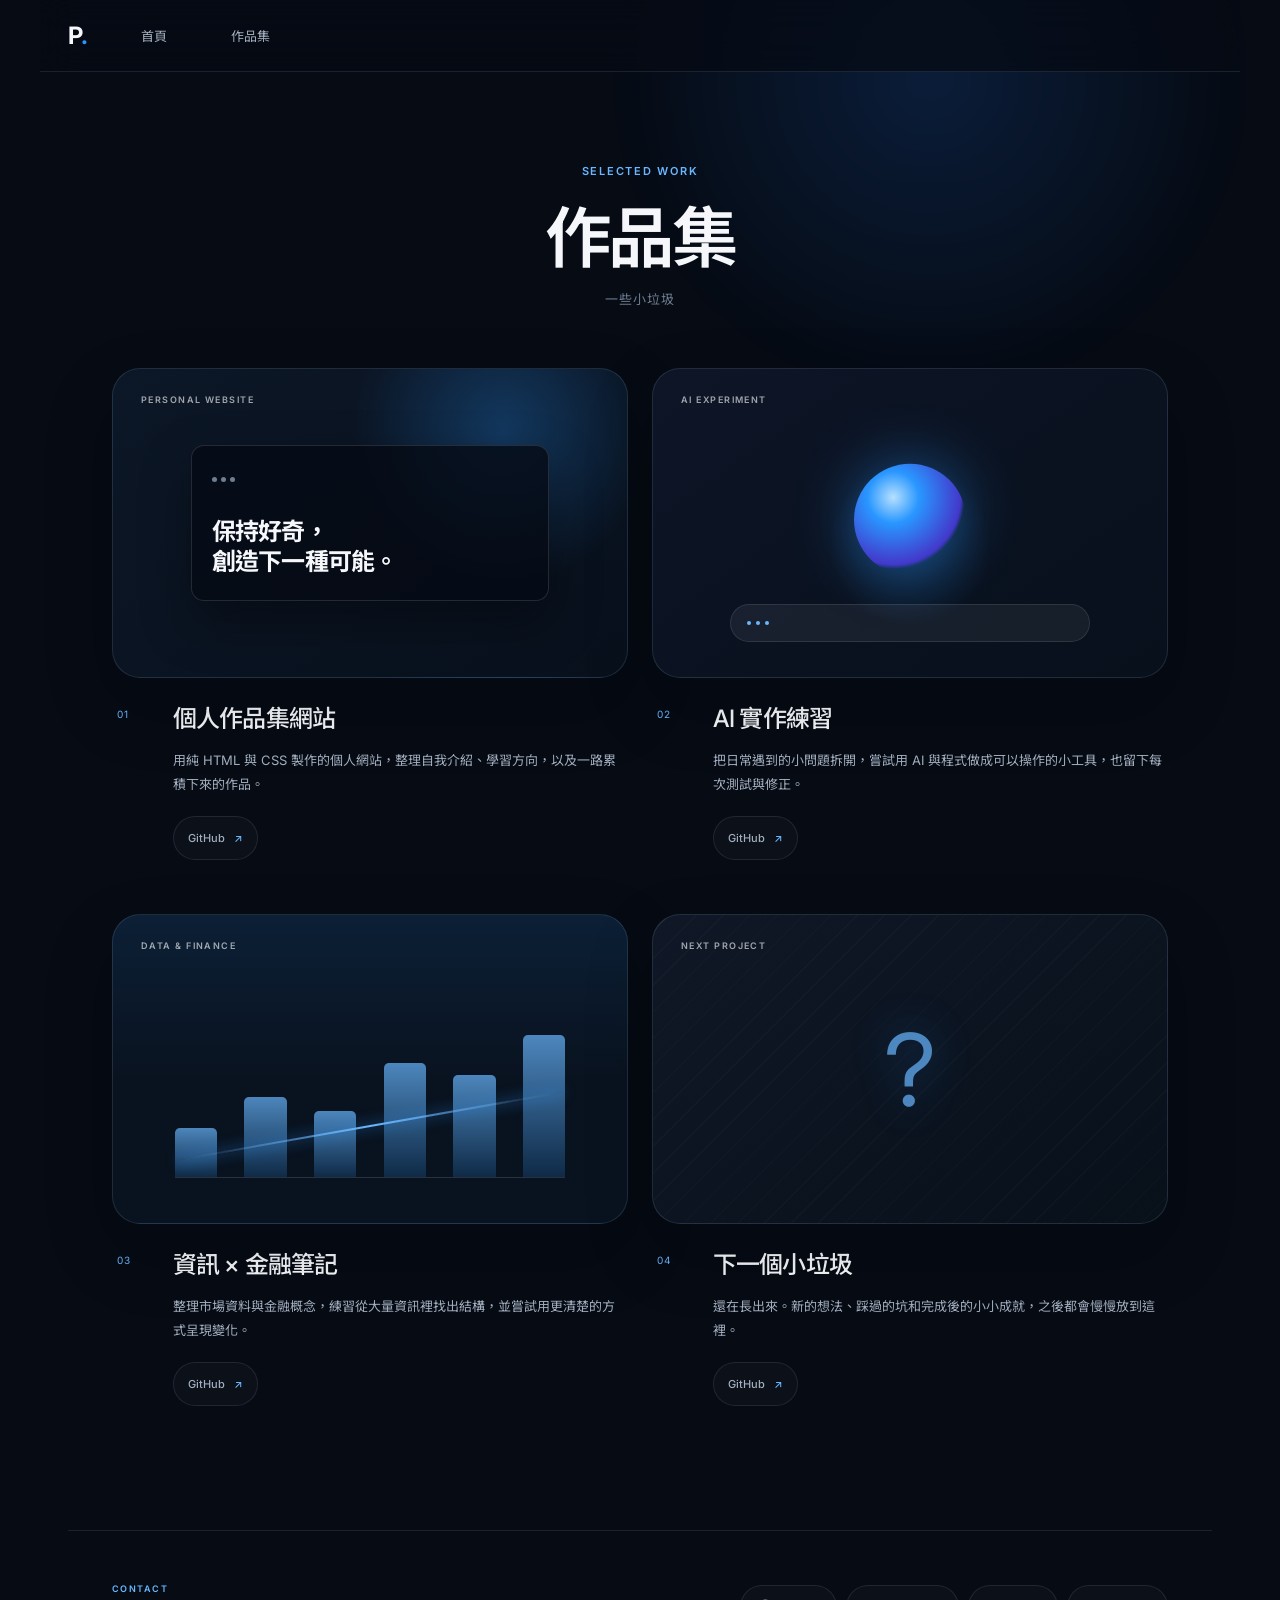
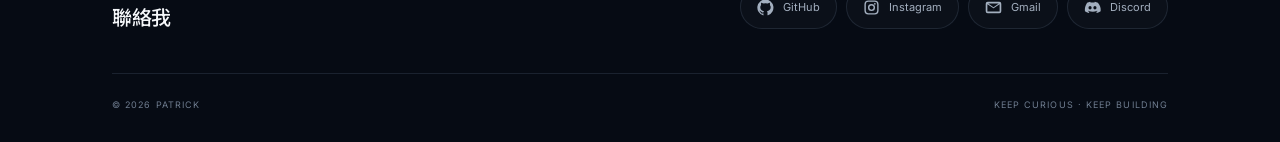
==== portfolio.html @ 1d9c781f "v1" ====
<!doctype html>
<html lang="zh-Hant">
  <head>
    <meta charset="UTF-8" />
    <meta name="viewport" content="width=device-width, initial-scale=1.0" />
    <meta name="theme-color" content="#060b14" />
    <meta name="description" content="Patrick 的個人作品集" />
    <title>作品集｜Patrick</title>
    <link rel="preconnect" href="https://fonts.googleapis.com" />
    <link rel="preconnect" href="https://fonts.gstatic.com" crossorigin />
    <link href="https://fonts.googleapis.com/css2?family=Inter:wght@400;500;600;700&family=Noto+Sans+TC:wght@400;500;600;700&display=swap" rel="stylesheet" />
    <link rel="stylesheet" href="styles.css" />
  </head>
  <body>
    <div class="ambient" aria-hidden="true"></div>
    <header class="site-header">
      <a class="brand" href="index.html" aria-label="回到首頁">P<span>.</span></a>
      <nav aria-label="主要導覽">
        <a href="index.html">首頁</a>
        <a href="portfolio.html" aria-current="page">作品集</a>
      </nav>
    </header>

    <main>
      <section class="portfolio portfolio-page section" aria-labelledby="portfolio-title">
        <div class="portfolio-heading">
          <p class="section-no">SELECTED WORK</p>
          <h1 id="portfolio-title">作品集</h1>
          <p>一些小垃圾</p>
        </div>

        <div class="project-grid">
          <article class="project-card">
            <div class="project-visual visual-portfolio" aria-hidden="true">
              <span class="visual-label">PERSONAL WEBSITE</span>
              <div class="mini-window"><i></i><i></i><i></i><strong>保持好奇，<br />創造下一種可能。</strong></div>
            </div>
            <div class="project-content">
              <div class="project-index">01</div>
              <div><h2>個人作品集網站</h2><p>用純 HTML 與 CSS 製作的個人網站，整理自我介紹、學習方向，以及一路累積下來的作品。</p><a class="github-link" href="https://github.com/ttrrdfx" target="_blank" rel="noreferrer">GitHub <span>↗</span></a></div>
            </div>
          </article>

          <article class="project-card">
            <div class="project-visual visual-ai" aria-hidden="true"><span class="visual-label">AI EXPERIMENT</span><div class="orb"></div><div class="prompt-line"><span></span><span></span><span></span></div></div>
            <div class="project-content">
              <div class="project-index">02</div>
              <div><h2>AI 實作練習</h2><p>把日常遇到的小問題拆開，嘗試用 AI 與程式做成可以操作的小工具，也留下每次測試與修正。</p><a class="github-link" href="https://github.com/ttrrdfx" target="_blank" rel="noreferrer">GitHub <span>↗</span></a></div>
            </div>
          </article>

          <article class="project-card">
            <div class="project-visual visual-finance" aria-hidden="true"><span class="visual-label">DATA &amp; FINANCE</span><div class="chart-bars"><i></i><i></i><i></i><i></i><i></i><i></i></div><div class="chart-line"></div></div>
            <div class="project-content">
              <div class="project-index">03</div>
              <div><h2>資訊 × 金融筆記</h2><p>整理市場資料與金融概念，練習從大量資訊裡找出結構，並嘗試用更清楚的方式呈現變化。</p><a class="github-link" href="https://github.com/ttrrdfx" target="_blank" rel="noreferrer">GitHub <span>↗</span></a></div>
            </div>
          </article>

          <article class="project-card">
            <div class="project-visual visual-next" aria-hidden="true"><span class="visual-label">NEXT PROJECT</span><strong>?</strong></div>
            <div class="project-content">
              <div class="project-index">04</div>
              <div><h2>下一個小垃圾</h2><p>還在長出來。新的想法、踩過的坑和完成後的小小成就，之後都會慢慢放到這裡。</p><a class="github-link" href="https://github.com/ttrrdfx" target="_blank" rel="noreferrer">GitHub <span>↗</span></a></div>
            </div>
          </article>
        </div>
      </section>
    </main>

    <footer>
      <div class="footer-contact">
        <div class="contact-title">
          <span>CONTACT</span>
          <strong>聯絡我</strong>
        </div>
        <div class="social-links" aria-label="社群與聯絡方式">
          <a href="https://github.com/ttrrdfx" target="_blank" rel="noreferrer" aria-label="前往 Patrick 的 GitHub">
            <svg viewBox="0 0 24 24" aria-hidden="true"><path d="M12 .7a11.5 11.5 0 0 0-3.64 22.41c.58.11.79-.25.79-.56v-2.24c-3.22.7-3.9-1.37-3.9-1.37-.53-1.34-1.29-1.7-1.29-1.7-1.05-.72.08-.71.08-.71 1.17.08 1.78 1.2 1.78 1.2 1.04 1.78 2.72 1.27 3.38.97.1-.75.4-1.27.74-1.56-2.57-.29-5.28-1.29-5.28-5.68 0-1.26.45-2.28 1.19-3.09-.12-.29-.52-1.47.11-3.05 0 0 .97-.31 3.16 1.18a10.9 10.9 0 0 1 5.76 0c2.19-1.49 3.15-1.18 3.15-1.18.64 1.58.24 2.76.12 3.05.74.81 1.19 1.83 1.19 3.09 0 4.4-2.72 5.38-5.3 5.67.42.36.79 1.06.79 2.14v3.18c0 .31.21.67.8.56A11.5 11.5 0 0 0 12 .7Z"/></svg>
            <span>GitHub</span>
          </a>
          <a href="https://www.instagram.com/ampatrick._.i/" target="_blank" rel="noreferrer" aria-label="前往 Patrick 的 Instagram">
            <svg viewBox="0 0 24 24" aria-hidden="true"><path d="M7.6 2h8.8A5.6 5.6 0 0 1 22 7.6v8.8a5.6 5.6 0 0 1-5.6 5.6H7.6A5.6 5.6 0 0 1 2 16.4V7.6A5.6 5.6 0 0 1 7.6 2Zm-.2 2A3.4 3.4 0 0 0 4 7.4v9.2A3.4 3.4 0 0 0 7.4 20h9.2a3.4 3.4 0 0 0 3.4-3.4V7.4A3.4 3.4 0 0 0 16.6 4H7.4Zm9.35 1.5a1.25 1.25 0 1 1 0 2.5 1.25 1.25 0 0 1 0-2.5ZM12 7a5 5 0 1 1 0 10 5 5 0 0 1 0-10Zm0 2a3 3 0 1 0 0 6 3 3 0 0 0 0-6Z"/></svg>
            <span>Instagram</span>
          </a>
          <a href="mailto:ttrrdfx@gmail.com" aria-label="寄信給 Patrick">
            <svg viewBox="0 0 24 24" aria-hidden="true"><path d="M3.75 4h16.5A2.75 2.75 0 0 1 23 6.75v10.5A2.75 2.75 0 0 1 20.25 20H3.75A2.75 2.75 0 0 1 1 17.25V6.75A2.75 2.75 0 0 1 3.75 4Zm16.88 3.24-7.95 5.58a1.18 1.18 0 0 1-1.36 0L3.37 7.24v10.01c0 .21.17.38.38.38h16.5c.21 0 .38-.17.38-.38V7.24ZM4.6 6.37 12 11.56l7.4-5.19H4.6Z"/></svg>
            <span>Gmail</span>
          </a>
          <a href="https://discord.com/users/734754662749569034" target="_blank" rel="noreferrer" aria-label="前往 Patrick 的 Discord 個人檔案">
            <svg viewBox="0 0 24 24" aria-hidden="true"><path d="M19.6 5.34A17.5 17.5 0 0 0 15.3 4l-.53 1.08a16.1 16.1 0 0 0-5.54 0L8.7 4A17.5 17.5 0 0 0 4.4 5.34C1.68 9.39.94 13.34 1.3 17.23a17.7 17.7 0 0 0 5.28 2.67l1.3-1.78a11.3 11.3 0 0 1-2.04-.98l.5-.39c3.94 1.83 8.23 1.83 12.12 0l.52.39c-.65.39-1.34.72-2.05.98l1.3 1.78a17.7 17.7 0 0 0 5.28-2.67c.43-4.51-.73-8.42-3.91-11.89ZM8.55 14.82c-1.19 0-2.17-1.09-2.17-2.43s.96-2.43 2.17-2.43 2.19 1.1 2.17 2.43c0 1.34-.96 2.43-2.17 2.43Zm6.9 0c-1.19 0-2.17-1.09-2.17-2.43s.96-2.43 2.17-2.43 2.19 1.1 2.17 2.43c0 1.34-.96 2.43-2.17 2.43Z"/></svg>
            <span>Discord</span>
          </a>
        </div>
      </div>
      <div class="footer-meta"><p>© 2026 PATRICK</p><p>KEEP CURIOUS · KEEP BUILDING</p></div>
    </footer>
  </body>
</html>
---- styles.css ----
:root {
  --bg: #060b14;
  --surface: #0b1320;
  --surface-2: #101b2b;
  --surface-hover: #142238;
  --text: #f5f7fa;
  --text-2: #a3afbf;
  --text-3: #6f7d90;
  --blue: #2997ff;
  --blue-light: #69b7ff;
  --blue-deep: #0877df;
  --line: rgba(148, 177, 212, .14);
  --glass: rgba(11, 19, 32, .78);
  --radius-lg: 28px;
  --radius-md: 18px;
}

* { box-sizing: border-box; }
html { scroll-behavior: smooth; }
body { margin: 0; overflow-x: hidden; color: var(--text); background: var(--bg); font-family: "Inter", "Noto Sans TC", sans-serif; -webkit-font-smoothing: antialiased; }
a { color: inherit; text-decoration: none; }
button, input { font: inherit; }
button, a { -webkit-tap-highlight-color: transparent; }
.sr-only { position: absolute; width: 1px; height: 1px; padding: 0; margin: -1px; overflow: hidden; clip: rect(0, 0, 0, 0); white-space: nowrap; border: 0; }
.ambient { position: absolute; z-index: -1; top: -220px; right: 0; width: min(700px, 100vw); height: 600px; background: radial-gradient(circle, rgba(34, 126, 255, .16), transparent 68%); filter: blur(15px); pointer-events: none; }

.site-header { position: sticky; z-index: 10; top: 0; height: 72px; max-width: 1200px; margin: auto; padding: 0 28px; display: flex; align-items: center; border-bottom: 1px solid var(--line); background: rgba(6, 11, 20, .72); backdrop-filter: blur(18px); }
.brand { font-size: 24px; font-weight: 700; letter-spacing: -.06em; }
.brand span { color: var(--blue); }
nav { margin-left: 38px; display: flex; gap: 30px; color: var(--text-2); font-size: 13px; }
nav a, nav button { min-height: 38px; padding: 0 16px; display: inline-flex; align-items: center; color: inherit; background: transparent; border: 1px solid transparent; border-radius: 99px; font-size: inherit; transition: color .22s ease, background-color .22s ease, border-color .22s ease; }
nav a:hover { color: var(--text); background: rgba(41, 151, 255, .1); border-color: rgba(41, 151, 255, .2); }
nav button:disabled { cursor: not-allowed; opacity: .48; }

.hero { min-height: 680px; max-width: 1144px; margin: auto; padding: 102px 44px 112px; display: grid; grid-template-columns: 1.15fr .85fr; align-items: center; gap: 92px; }
.eyebrow, .section-no { color: var(--blue-light); font-size: 11px; font-weight: 600; letter-spacing: .16em; }
.eyebrow { display: flex; align-items: center; }
.eyebrow span { display: none; }
h1, h2, h3, p { margin-top: 0; }
h1, h2 { margin-bottom: 0; letter-spacing: -.055em; line-height: 1.08; }
h1 { margin-top: 25px; font-size: clamp(48px, 5.2vw, 70px); font-weight: 600; }
h1 span { color: var(--blue-light); white-space: nowrap; }
.hero-intro { max-width: 570px; margin: 30px 0 0; }
.hero-intro > span { display: block; margin-bottom: 11px; color: var(--blue-light); font-size: 10px; font-weight: 600; letter-spacing: .12em; }
.hero-intro p { margin: 0; color: var(--text-2); font-size: 16px; line-height: 1.85; }
.profile-panel { min-height: 440px; padding: 34px; display: flex; flex-direction: column; background: linear-gradient(145deg, rgba(18, 31, 49, .94), rgba(8, 16, 28, .98)); border: 1px solid rgba(119, 167, 221, .18); border-radius: var(--radius-lg); box-shadow: 0 40px 90px rgba(0,0,0,.32), inset 0 1px 0 rgba(255,255,255,.04); }
.profile-about { padding-bottom: 26px; }
.profile-about p { margin-bottom: 12px; color: var(--blue-light); font-size: 13px; font-weight: 600; letter-spacing: .16em; }
.profile-about h2 { margin-top: 0; font-size: 52px; font-weight: 600; }
.profile-about > span { display: block; margin-top: 12px; color: var(--text-2); font-size: 16px; }
.profile-summary { padding: 24px 0; border-top: 1px solid var(--line); }
.profile-summary span { color: var(--blue-light); font-size: 14px; font-weight: 600; letter-spacing: .12em; }
.profile-summary p { margin: 12px 0 0; color: var(--text-2); font-size: 14px; line-height: 1.8; letter-spacing: 0; }
.profile-meta { margin-top: 0; padding-top: 24px; display: grid; grid-template-columns: 1fr 1fr; border-top: 1px solid var(--line); }
.profile-meta > div { min-width: 0; }
.profile-meta > div + div { padding-left: 24px; border-left: 1px solid var(--line); }
.profile-meta > div:first-child { padding-right: 24px; }
.profile-meta small, .profile-meta strong { display: block; }
.profile-meta small { margin-bottom: 9px; color: var(--text-3); font-size: 13px; }
.profile-meta strong { font-size: 16px; font-weight: 500; }

.section { max-width: 1144px; margin: auto; padding: 124px 44px; }
.about { display: grid; grid-template-columns: .78fr 1.22fr; gap: 82px; border-top: 1px solid var(--line); }
.section h2 { margin-top: 21px; font-size: clamp(38px, 3.6vw, 50px); font-weight: 600; }
.title-line { white-space: nowrap; }
.section-heading > p:last-child { max-width: 430px; margin: 27px 0 0; color: var(--text-2); font-size: 14px; line-height: 1.85; }
.info-grid { display: grid; gap: 12px; }
.info-card { min-height: 154px; padding: 25px 27px; display: grid; grid-template-columns: 42px 1fr; gap: 20px; background: rgba(11, 19, 32, .72); border: 1px solid rgba(148, 177, 212, .13); border-radius: var(--radius-md); transition: background-color .22s ease, border-color .22s ease; }
.info-card:hover { background: rgba(16, 27, 43, .9); border-color: rgba(105,183,255,.25); }
.card-mark { width: 34px; height: 34px; display: grid; place-items: center; color: var(--blue-light); background: rgba(41,151,255,.08); border: 1px solid rgba(41,151,255,.16); border-radius: 10px; font-size: 9px; letter-spacing: .08em; }
.card-copy > span { color: var(--blue-light); font-size: 10px; font-weight: 500; letter-spacing: .09em; }
.info-card h3 { margin: 10px 0 0; font-size: 20px; font-weight: 500; letter-spacing: -.025em; line-height: 1.35; }
.info-card p { max-width: 480px; margin: 12px 0 0; color: var(--text-2); font-size: 12px; line-height: 1.75; }
.now-section { position: relative; overflow: hidden; display: grid; grid-template-columns: .78fr 1.22fr; gap: 82px; border-top: 1px solid var(--line); }
.now-section::after { content: ""; position: absolute; z-index: -1; right: -90px; top: 20px; width: 460px; height: 380px; background: radial-gradient(circle, rgba(41,151,255,.12), transparent 68%); pointer-events: none; }
.now-panel { padding: 0; }
.now-label { margin: 0 0 18px; color: var(--blue-light); font-size: 9px; font-weight: 600; letter-spacing: .14em; }
.now-cards { display: grid; grid-template-columns: 1fr 1fr; gap: 12px; }
.now-item { min-height: 154px; padding: 25px 26px; display: flex; flex-direction: column; justify-content: space-between; gap: 28px; background: rgba(11,19,32,.72); border: 1px solid rgba(148,177,212,.13); border-radius: var(--radius-md); transition: background-color .22s ease, border-color .22s ease; }
.now-item:hover { background: rgba(16,27,43,.9); border-color: rgba(105,183,255,.25); }
.now-item span { color: var(--text-3); font-size: 10px; }
.now-item strong { display: block; font-size: 17px; font-weight: 500; line-height: 1.45; letter-spacing: -.02em; }
.now-item p { margin: 12px 0 0; color: var(--text-2); font-size: 11px; line-height: 1.75; }
.now-footnote { margin: 18px 0 0; color: var(--text-3); font-size: 8px; letter-spacing: .14em; }

.portfolio { border-top: 1px solid var(--line); }
.portfolio-page { min-height: calc(100vh - 72px); padding-top: 92px; border-top: 0; }
.portfolio-heading { margin-bottom: 60px; text-align: center; }
.portfolio-heading .section-no { margin-bottom: 18px; }
.portfolio-heading h2 { font-size: clamp(52px, 7vw, 82px); }
.portfolio-heading > p:last-child { margin: 14px 0 0; color: var(--text-3); font-size: 13px; letter-spacing: .08em; }
.project-grid { display: grid; grid-template-columns: repeat(2, minmax(0, 1fr)); gap: 54px 24px; }
.project-card { min-width: 0; }
.project-visual { position: relative; height: 310px; overflow: hidden; padding: 28px; background: var(--surface); border: 1px solid rgba(148,177,212,.16); border-radius: var(--radius-lg); box-shadow: 0 28px 70px rgba(0,0,0,.18); transition: border-color .25s ease, box-shadow .25s ease; }
.project-card:hover .project-visual { border-color: rgba(105,183,255,.38); box-shadow: 0 32px 80px rgba(0,0,0,.28); }
.visual-label { position: relative; z-index: 2; color: rgba(245,247,250,.64); font-size: 9px; font-weight: 600; letter-spacing: .16em; }
.visual-portfolio { display: flex; justify-content: center; align-items: center; background: radial-gradient(circle at 76% 20%, rgba(41,151,255,.28), transparent 33%), linear-gradient(145deg, #0c1727, #08101c); }
.visual-portfolio .visual-label, .visual-ai .visual-label, .visual-finance .visual-label, .visual-next .visual-label { position: absolute; top: 25px; left: 28px; }
.mini-window { width: 78%; height: 62%; padding: 20px; background: rgba(6,11,20,.8); border: 1px solid rgba(255,255,255,.12); border-radius: 13px; box-shadow: 0 20px 50px rgba(0,0,0,.35); }
.mini-window i { width: 5px; height: 5px; margin-right: 4px; display: inline-block; background: var(--text-3); border-radius: 50%; }
.mini-window strong { margin-top: 31px; display: block; font-size: clamp(16px, 2vw, 24px); line-height: 1.28; letter-spacing: -.04em; }
.visual-ai { background: radial-gradient(circle at 50% 57%, rgba(41,151,255,.22), transparent 26%), linear-gradient(145deg, #0e1527, #07101b); }
.orb { position: absolute; top: 50%; left: 50%; width: 112px; height: 112px; transform: translate(-50%,-53%); background: radial-gradient(circle at 35% 30%, #b6e0ff, #2997ff 24%, #4338ca 63%, transparent 67%); border-radius: 50%; filter: drop-shadow(0 0 30px rgba(41,151,255,.45)); }
.prompt-line { position: absolute; right: 15%; bottom: 35px; left: 15%; height: 38px; padding: 0 16px; display: flex; align-items: center; gap: 5px; background: rgba(255,255,255,.06); border: 1px solid rgba(255,255,255,.1); border-radius: 99px; }
.prompt-line span { width: 4px; height: 4px; background: var(--blue-light); border-radius: 50%; }
.visual-finance { background: linear-gradient(180deg, rgba(41,151,255,.1), transparent 55%), #09121f; }
.chart-bars { position: absolute; right: 12%; bottom: 45px; left: 12%; height: 155px; display: flex; align-items: flex-end; gap: 7%; border-bottom: 1px solid rgba(255,255,255,.13); }
.chart-bars i { flex: 1; min-width: 12px; background: linear-gradient(to top, rgba(41,151,255,.18), rgba(105,183,255,.7)); border-radius: 5px 5px 0 0; }
.chart-bars i:nth-child(1) { height: 32%; }.chart-bars i:nth-child(2) { height: 52%; }.chart-bars i:nth-child(3) { height: 43%; }.chart-bars i:nth-child(4) { height: 74%; }.chart-bars i:nth-child(5) { height: 66%; }.chart-bars i:nth-child(6) { height: 92%; }
.chart-line { position: absolute; right: 12%; bottom: 96px; left: 12%; height: 2px; background: linear-gradient(90deg, transparent, var(--blue-light), transparent); transform: rotate(-10deg); box-shadow: 0 0 14px var(--blue); }
.visual-next { display: grid; place-items: center; background: repeating-linear-gradient(-45deg, transparent 0 18px, rgba(255,255,255,.018) 18px 19px), linear-gradient(145deg, #101827, #08101a); }
.visual-next strong { color: rgba(105,183,255,.7); font-size: 100px; font-weight: 400; text-shadow: 0 0 44px rgba(41,151,255,.32); }
.project-content { padding: 25px 5px 0; display: grid; grid-template-columns: 40px 1fr; gap: 16px; }
.project-index { padding-top: 5px; color: var(--blue-light); font-size: 10px; letter-spacing: .1em; }
.project-content h3 { margin: 0; font-size: 24px; font-weight: 500; letter-spacing: -.035em; }
.project-content h2 { margin: 0; font-size: 24px; font-weight: 500; letter-spacing: -.035em; line-height: 1.35; }
.project-content p { max-width: 460px; margin: 14px 0 20px; color: var(--text-2); font-size: 13px; line-height: 1.8; }
.github-link { width: fit-content; min-height: 44px; padding: 0 14px; display: inline-flex; align-items: center; gap: 9px; color: var(--text-2); background: rgba(255,255,255,.025); border: 1px solid var(--line); border-radius: 99px; font-size: 11px; font-weight: 500; transition: color .2s ease, background-color .2s ease, border-color .2s ease; }
.github-link svg { width: 16px; height: 16px; fill: currentColor; }
.github-link span { color: var(--blue-light); }
.github-link:hover { color: var(--text); background: rgba(41,151,255,.1); border-color: rgba(41,151,255,.3); }

a:focus-visible, button:focus-visible, input:focus-visible { outline: 2px solid var(--blue-light); outline-offset: 3px; }
footer { max-width: 1144px; margin: auto; padding: 52px 44px 32px; color: var(--text-3); border-top: 1px solid var(--line); }
.footer-contact { padding-bottom: 42px; display: flex; align-items: center; justify-content: space-between; gap: 40px; }
.contact-title span, .contact-title strong { display: block; }
.contact-title span { margin-bottom: 8px; color: var(--blue-light); font-size: 9px; font-weight: 600; letter-spacing: .16em; }
.contact-title strong { color: var(--text); font-size: 20px; font-weight: 500; letter-spacing: -.025em; }
.social-links { display: flex; gap: 9px; flex-wrap: wrap; justify-content: flex-end; }
.social-links a { min-height: 44px; padding: 0 16px; display: inline-flex; align-items: center; gap: 9px; color: var(--text-2); background: rgba(255,255,255,.025); border: 1px solid var(--line); border-radius: 99px; font-size: 11px; transition: color .2s ease, background-color .2s ease, border-color .2s ease; }
.social-links svg { width: 17px; height: 17px; flex: 0 0 auto; fill: currentColor; }
.social-links a:hover { color: var(--text); background: rgba(41,151,255,.1); border-color: rgba(41,151,255,.25); }
.footer-meta { padding-top: 25px; display: flex; justify-content: space-between; border-top: 1px solid var(--line); font-size: 9px; letter-spacing: .12em; }
.footer-meta p { margin: 0; }

@media (max-width: 800px) {
  .site-header { height: 66px; padding: 0 20px; }
  nav { margin-left: 30px; gap: 18px; }
  .hero { padding: 68px 24px 88px; grid-template-columns: 1fr; gap: 62px; }
  h1 { font-size: 48px; }
  .profile-panel { width: min(100%, 440px); min-height: 430px; }
  .section { padding: 88px 24px; }
  .about { grid-template-columns: 1fr; gap: 55px; }
  .now-section { grid-template-columns: 1fr; gap: 55px; }
  .project-grid { gap: 46px 18px; }
  .project-visual { height: 260px; }
  footer { padding: 44px 24px 28px; }
}

@media (max-width: 520px) {
  nav { display: none; }
  h1 { font-size: clamp(40px, 12vw, 48px); }
  .section h2 { font-size: 36px; }
  .hero-intro p { font-size: 14px; }
  .profile-panel { min-height: 420px; padding: 26px; border-radius: 22px; }
  .profile-about h2 { font-size: 44px; }
  .info-card { padding: 22px; grid-template-columns: 1fr; gap: 16px; }
  .now-cards { grid-template-columns: 1fr; }
  .now-item { min-height: 132px; padding: 22px; gap: 20px; }
  .portfolio-heading { margin-bottom: 42px; }
  .portfolio-heading h2 { font-size: 52px; }
  .project-grid { grid-template-columns: 1fr; gap: 52px; }
  .project-visual { height: 260px; padding: 22px; border-radius: 22px; }
  .project-content { padding-top: 21px; grid-template-columns: 30px 1fr; gap: 12px; }
  .project-content h3 { font-size: 22px; }
  .footer-contact { align-items: flex-start; flex-direction: column; }
  .social-links { justify-content: flex-start; }
  .footer-meta { gap: 18px; flex-direction: column; }
}

@media (prefers-reduced-motion: reduce) {
  html { scroll-behavior: auto; }
  *, *::before, *::after { transition-duration: .01ms !important; animation-duration: .01ms !important; }
}
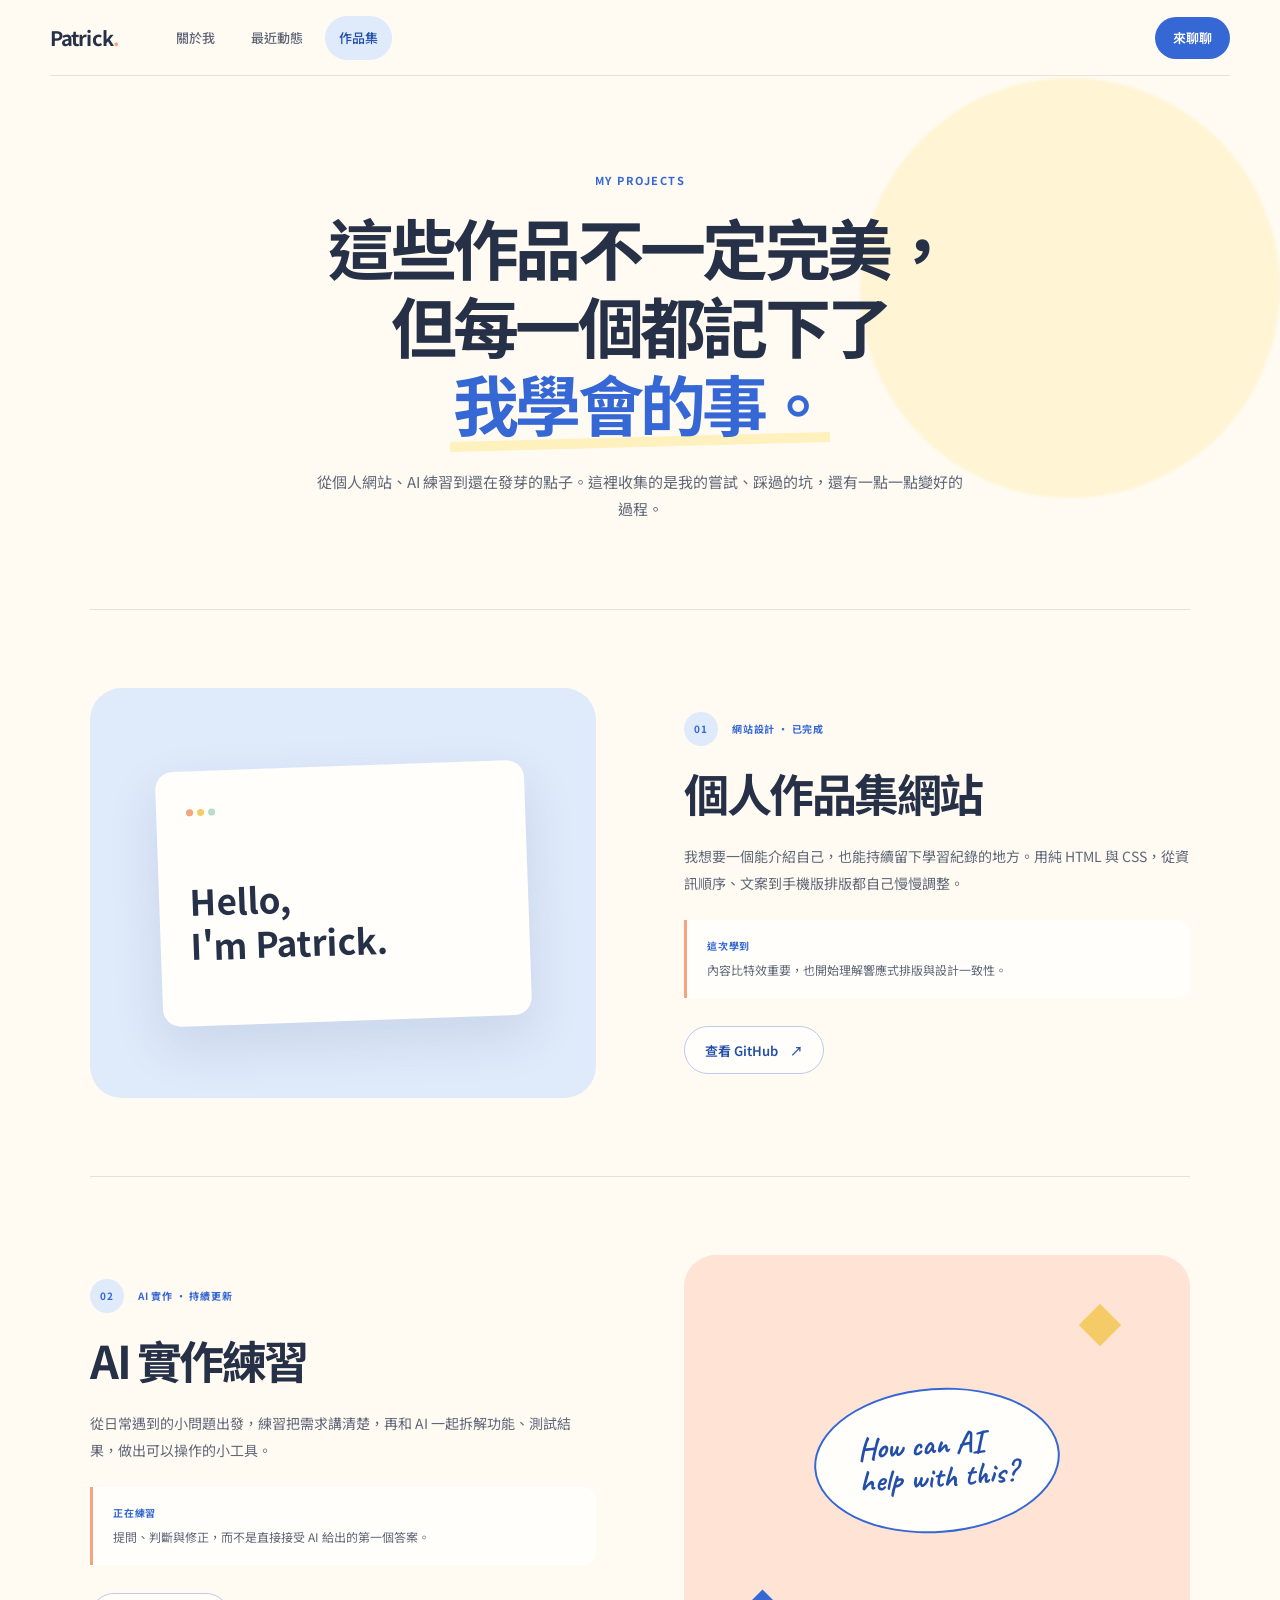
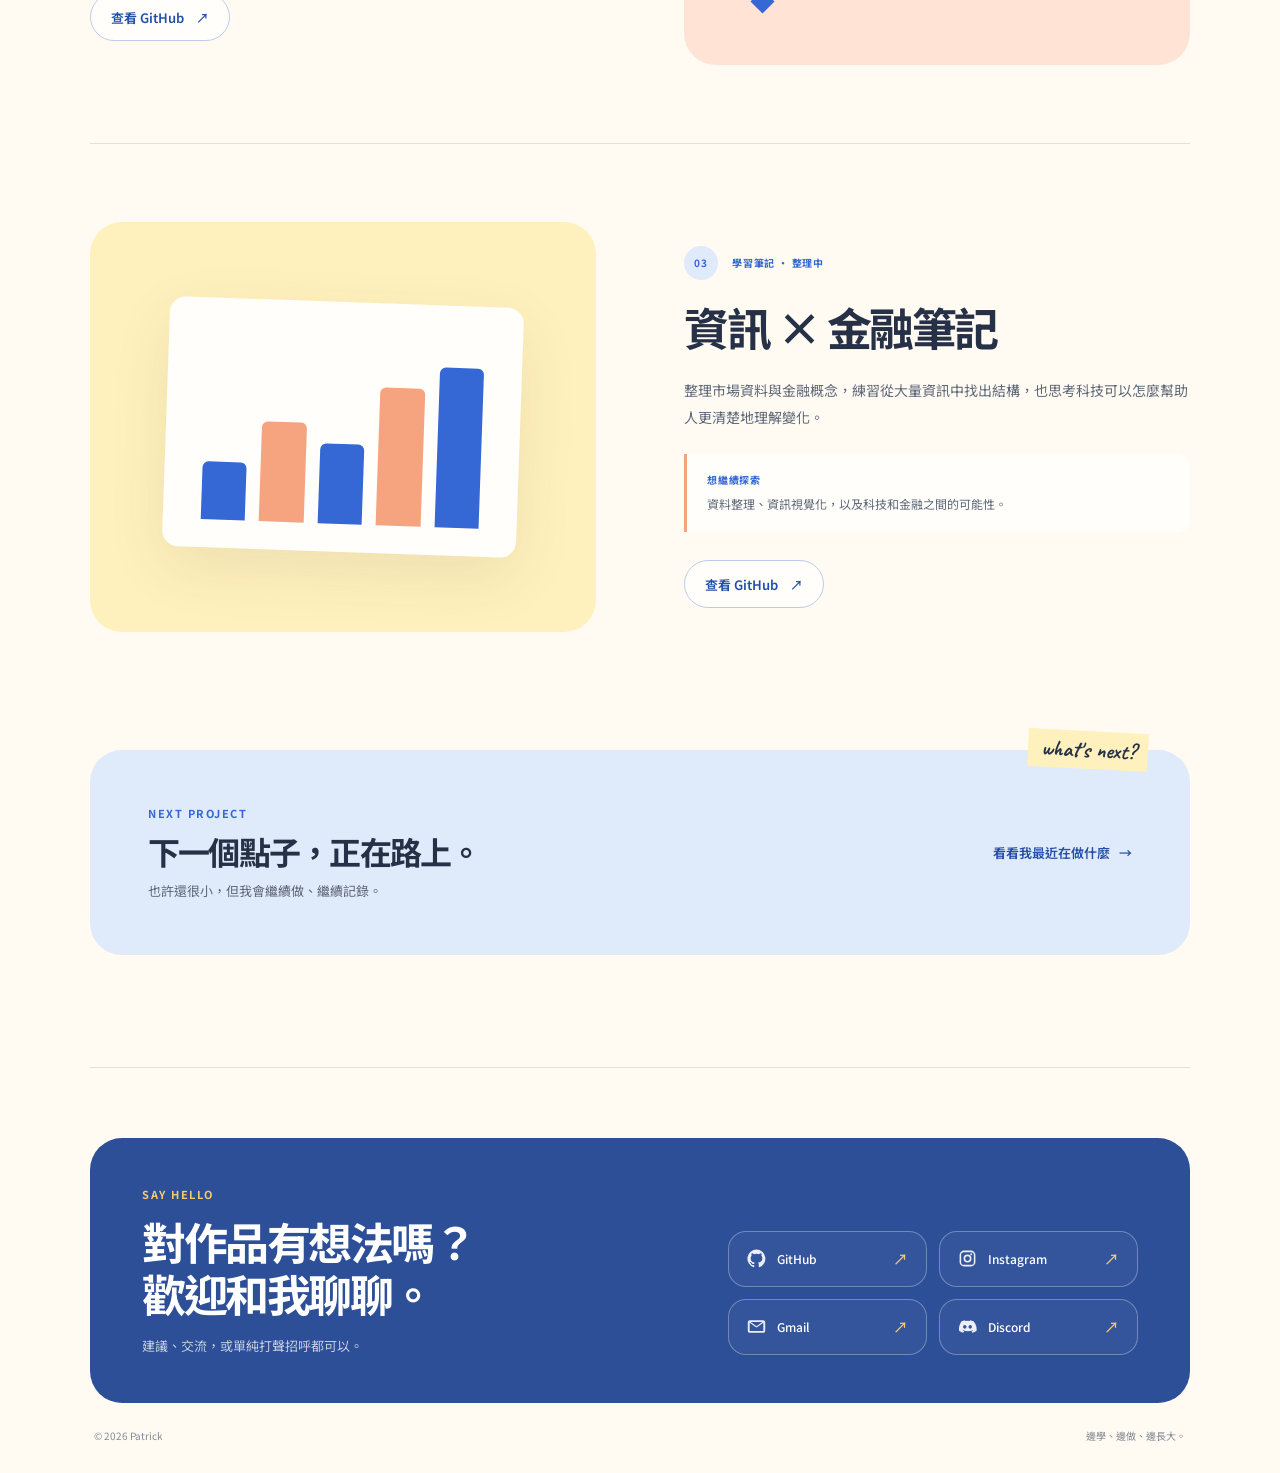
==== commit 85c1b8f0: "update portfolio website" ====
--- a/portfolio.html
+++ b/portfolio.html
@@ -3,97 +3,98 @@
   <head>
     <meta charset="UTF-8" />
     <meta name="viewport" content="width=device-width, initial-scale=1.0" />
-    <meta name="theme-color" content="#060b14" />
-    <meta name="description" content="Patrick 的個人作品集" />
+    <meta name="theme-color" content="#fffaf2" />
+    <meta name="description" content="Patrick 的作品集，記錄網站、AI 實作與學習中的小作品。" />
     <title>作品集｜Patrick</title>
     <link rel="preconnect" href="https://fonts.googleapis.com" />
     <link rel="preconnect" href="https://fonts.gstatic.com" crossorigin />
-    <link href="https://fonts.googleapis.com/css2?family=Inter:wght@400;500;600;700&family=Noto+Sans+TC:wght@400;500;600;700&display=swap" rel="stylesheet" />
+    <link href="https://fonts.googleapis.com/css2?family=Caveat:wght@600;700&family=Noto+Sans+TC:wght@400;500;600;700&display=swap" rel="stylesheet" />
     <link rel="stylesheet" href="styles.css" />
   </head>
   <body>
-    <div class="ambient" aria-hidden="true"></div>
+    <a class="skip-link" href="#main-content">跳到主要內容</a>
     <header class="site-header">
-      <a class="brand" href="index.html" aria-label="回到首頁">P<span>.</span></a>
+      <a class="brand" href="index.html">Patrick<span>.</span></a>
       <nav aria-label="主要導覽">
-        <a href="index.html">首頁</a>
+        <a href="index.html#about">關於我</a>
+        <a href="updates.html">最近動態</a>
         <a href="portfolio.html" aria-current="page">作品集</a>
       </nav>
+      <a class="header-hello" href="#contact">來聊聊</a>
     </header>
 
-    <main>
-      <section class="portfolio portfolio-page section" aria-labelledby="portfolio-title">
-        <div class="portfolio-heading">
-          <p class="section-no">SELECTED WORK</p>
-          <h1 id="portfolio-title">作品集</h1>
-          <p>一些小垃圾</p>
-        </div>
+    <main id="main-content">
+      <section class="portfolio-hero section" aria-labelledby="portfolio-title">
+        <p class="section-label">MY PROJECTS</p>
+        <h1 id="portfolio-title">這些作品不一定完美，<br />但每一個都記下了<span>我學會的事。</span></h1>
+        <p>從個人網站、AI 練習到還在發芽的點子。這裡收集的是我的嘗試、踩過的坑，還有一點一點變好的過程。</p>
+      </section>
 
-        <div class="project-grid">
-          <article class="project-card">
-            <div class="project-visual visual-portfolio" aria-hidden="true">
-              <span class="visual-label">PERSONAL WEBSITE</span>
-              <div class="mini-window"><i></i><i></i><i></i><strong>保持好奇，<br />創造下一種可能。</strong></div>
-            </div>
-            <div class="project-content">
-              <div class="project-index">01</div>
-              <div><h2>個人作品集網站</h2><p>用純 HTML 與 CSS 製作的個人網站，整理自我介紹、學習方向，以及一路累積下來的作品。</p><a class="github-link" href="https://github.com/ttrrdfx" target="_blank" rel="noreferrer">GitHub <span>↗</span></a></div>
-            </div>
-          </article>
+      <section class="projects section" aria-label="作品列表">
+        <article class="project-row">
+          <div class="project-art art-site" aria-hidden="true"><div class="art-window"><i></i><i></i><i></i><strong>Hello,<br />I'm Patrick.</strong></div></div>
+          <div class="project-info">
+            <div class="project-meta"><span>01</span><span>網站設計 · 已完成</span></div>
+            <h2>個人作品集網站</h2>
+            <p>我想要一個能介紹自己，也能持續留下學習紀錄的地方。用純 HTML 與 CSS，從資訊順序、文案到手機版排版都自己慢慢調整。</p>
+            <div class="learned"><strong>這次學到</strong><span>內容比特效重要，也開始理解響應式排版與設計一致性。</span></div>
+            <a class="button button-outline" href="https://github.com/ttrrdfx" target="_blank" rel="noreferrer">查看 GitHub <span aria-hidden="true">↗</span></a>
+          </div>
+        </article>
 
-          <article class="project-card">
-            <div class="project-visual visual-ai" aria-hidden="true"><span class="visual-label">AI EXPERIMENT</span><div class="orb"></div><div class="prompt-line"><span></span><span></span><span></span></div></div>
-            <div class="project-content">
-              <div class="project-index">02</div>
-              <div><h2>AI 實作練習</h2><p>把日常遇到的小問題拆開，嘗試用 AI 與程式做成可以操作的小工具，也留下每次測試與修正。</p><a class="github-link" href="https://github.com/ttrrdfx" target="_blank" rel="noreferrer">GitHub <span>↗</span></a></div>
-            </div>
-          </article>
+        <article class="project-row reverse">
+          <div class="project-art art-ai" aria-hidden="true"><div class="art-bubble">How can AI<br />help with this?</div><span class="spark spark-one"></span><span class="spark spark-two"></span></div>
+          <div class="project-info">
+            <div class="project-meta"><span>02</span><span>AI 實作 · 持續更新</span></div>
+            <h2>AI 實作練習</h2>
+            <p>從日常遇到的小問題出發，練習把需求講清楚，再和 AI 一起拆解功能、測試結果，做出可以操作的小工具。</p>
+            <div class="learned"><strong>正在練習</strong><span>提問、判斷與修正，而不是直接接受 AI 給出的第一個答案。</span></div>
+            <a class="button button-outline" href="https://github.com/ttrrdfx" target="_blank" rel="noreferrer">查看 GitHub <span aria-hidden="true">↗</span></a>
+          </div>
+        </article>
 
-          <article class="project-card">
-            <div class="project-visual visual-finance" aria-hidden="true"><span class="visual-label">DATA &amp; FINANCE</span><div class="chart-bars"><i></i><i></i><i></i><i></i><i></i><i></i></div><div class="chart-line"></div></div>
-            <div class="project-content">
-              <div class="project-index">03</div>
-              <div><h2>資訊 × 金融筆記</h2><p>整理市場資料與金融概念，練習從大量資訊裡找出結構，並嘗試用更清楚的方式呈現變化。</p><a class="github-link" href="https://github.com/ttrrdfx" target="_blank" rel="noreferrer">GitHub <span>↗</span></a></div>
-            </div>
-          </article>
+        <article class="project-row">
+          <div class="project-art art-finance" aria-hidden="true"><div class="paper-chart"><span style="height:32%"></span><span style="height:55%"></span><span style="height:44%"></span><span style="height:76%"></span><span style="height:88%"></span></div></div>
+          <div class="project-info">
+            <div class="project-meta"><span>03</span><span>學習筆記 · 整理中</span></div>
+            <h2>資訊 × 金融筆記</h2>
+            <p>整理市場資料與金融概念，練習從大量資訊中找出結構，也思考科技可以怎麼幫助人更清楚地理解變化。</p>
+            <div class="learned"><strong>想繼續探索</strong><span>資料整理、資訊視覺化，以及科技和金融之間的可能性。</span></div>
+            <a class="button button-outline" href="https://github.com/ttrrdfx" target="_blank" rel="noreferrer">查看 GitHub <span aria-hidden="true">↗</span></a>
+          </div>
+        </article>
 
-          <article class="project-card">
-            <div class="project-visual visual-next" aria-hidden="true"><span class="visual-label">NEXT PROJECT</span><strong>?</strong></div>
-            <div class="project-content">
-              <div class="project-index">04</div>
-              <div><h2>下一個小垃圾</h2><p>還在長出來。新的想法、踩過的坑和完成後的小小成就，之後都會慢慢放到這裡。</p><a class="github-link" href="https://github.com/ttrrdfx" target="_blank" rel="noreferrer">GitHub <span>↗</span></a></div>
-            </div>
-          </article>
-        </div>
+        <article class="next-project">
+          <span class="handwritten">what's next?</span>
+          <div><p class="section-label">NEXT PROJECT</p><h2>下一個點子，正在路上。</h2><p>也許還很小，但我會繼續做、繼續記錄。</p></div>
+          <a class="inline-link" href="updates.html">看看我最近在做什麼 <span aria-hidden="true">→</span></a>
+        </article>
       </section>
     </main>
 
-    <footer>
-      <div class="footer-contact">
-        <div class="contact-title">
-          <span>CONTACT</span>
-          <strong>聯絡我</strong>
-        </div>
+    <footer id="contact">
+      <div class="contact-card">
+        <div><p class="section-label">SAY HELLO</p><h2>對作品有想法嗎？<br />歡迎和我聊聊。</h2><p>建議、交流，或單純打聲招呼都可以。</p></div>
         <div class="social-links" aria-label="社群與聯絡方式">
-          <a href="https://github.com/ttrrdfx" target="_blank" rel="noreferrer" aria-label="前往 Patrick 的 GitHub">
+          <a href="https://github.com/ttrrdfx" target="_blank" rel="noreferrer">
             <svg viewBox="0 0 24 24" aria-hidden="true"><path d="M12 .7a11.5 11.5 0 0 0-3.64 22.41c.58.11.79-.25.79-.56v-2.24c-3.22.7-3.9-1.37-3.9-1.37-.53-1.34-1.29-1.7-1.29-1.7-1.05-.72.08-.71.08-.71 1.17.08 1.78 1.2 1.78 1.2 1.04 1.78 2.72 1.27 3.38.97.1-.75.4-1.27.74-1.56-2.57-.29-5.28-1.29-5.28-5.68 0-1.26.45-2.28 1.19-3.09-.12-.29-.52-1.47.11-3.05 0 0 .97-.31 3.16 1.18a10.9 10.9 0 0 1 5.76 0c2.19-1.49 3.15-1.18 3.15-1.18.64 1.58.24 2.76.12 3.05.74.81 1.19 1.83 1.19 3.09 0 4.4-2.72 5.38-5.3 5.67.42.36.79 1.06.79 2.14v3.18c0 .31.21.67.8.56A11.5 11.5 0 0 0 12 .7Z"/></svg>
-            <span>GitHub</span>
+            <span>GitHub</span><span class="social-arrow" aria-hidden="true">↗</span>
           </a>
-          <a href="https://www.instagram.com/ampatrick._.i/" target="_blank" rel="noreferrer" aria-label="前往 Patrick 的 Instagram">
+          <a href="https://www.instagram.com/ampatrick._.i/" target="_blank" rel="noreferrer">
             <svg viewBox="0 0 24 24" aria-hidden="true"><path d="M7.6 2h8.8A5.6 5.6 0 0 1 22 7.6v8.8a5.6 5.6 0 0 1-5.6 5.6H7.6A5.6 5.6 0 0 1 2 16.4V7.6A5.6 5.6 0 0 1 7.6 2Zm-.2 2A3.4 3.4 0 0 0 4 7.4v9.2A3.4 3.4 0 0 0 7.4 20h9.2a3.4 3.4 0 0 0 3.4-3.4V7.4A3.4 3.4 0 0 0 16.6 4H7.4Zm9.35 1.5a1.25 1.25 0 1 1 0 2.5 1.25 1.25 0 0 1 0-2.5ZM12 7a5 5 0 1 1 0 10 5 5 0 0 1 0-10Zm0 2a3 3 0 1 0 0 6 3 3 0 0 0 0-6Z"/></svg>
-            <span>Instagram</span>
+            <span>Instagram</span><span class="social-arrow" aria-hidden="true">↗</span>
           </a>
-          <a href="mailto:ttrrdfx@gmail.com" aria-label="寄信給 Patrick">
+          <a href="mailto:ttrrdfx@gmail.com">
             <svg viewBox="0 0 24 24" aria-hidden="true"><path d="M3.75 4h16.5A2.75 2.75 0 0 1 23 6.75v10.5A2.75 2.75 0 0 1 20.25 20H3.75A2.75 2.75 0 0 1 1 17.25V6.75A2.75 2.75 0 0 1 3.75 4Zm16.88 3.24-7.95 5.58a1.18 1.18 0 0 1-1.36 0L3.37 7.24v10.01c0 .21.17.38.38.38h16.5c.21 0 .38-.17.38-.38V7.24ZM4.6 6.37 12 11.56l7.4-5.19H4.6Z"/></svg>
-            <span>Gmail</span>
+            <span>Gmail</span><span class="social-arrow" aria-hidden="true">↗</span>
           </a>
-          <a href="https://discord.com/users/734754662749569034" target="_blank" rel="noreferrer" aria-label="前往 Patrick 的 Discord 個人檔案">
+          <a href="https://discord.com/users/734754662749569034" target="_blank" rel="noreferrer">
             <svg viewBox="0 0 24 24" aria-hidden="true"><path d="M19.6 5.34A17.5 17.5 0 0 0 15.3 4l-.53 1.08a16.1 16.1 0 0 0-5.54 0L8.7 4A17.5 17.5 0 0 0 4.4 5.34C1.68 9.39.94 13.34 1.3 17.23a17.7 17.7 0 0 0 5.28 2.67l1.3-1.78a11.3 11.3 0 0 1-2.04-.98l.5-.39c3.94 1.83 8.23 1.83 12.12 0l.52.39c-.65.39-1.34.72-2.05.98l1.3 1.78a17.7 17.7 0 0 0 5.28-2.67c.43-4.51-.73-8.42-3.91-11.89ZM8.55 14.82c-1.19 0-2.17-1.09-2.17-2.43s.96-2.43 2.17-2.43 2.19 1.1 2.17 2.43c0 1.34-.96 2.43-2.17 2.43Zm6.9 0c-1.19 0-2.17-1.09-2.17-2.43s.96-2.43 2.17-2.43 2.19 1.1 2.17 2.43c0 1.34-.96 2.43-2.17 2.43Z"/></svg>
-            <span>Discord</span>
+            <span>Discord</span><span class="social-arrow" aria-hidden="true">↗</span>
           </a>
         </div>
       </div>
-      <div class="footer-meta"><p>© 2026 PATRICK</p><p>KEEP CURIOUS · KEEP BUILDING</p></div>
+      <div class="footer-meta"><p>© 2026 Patrick</p><p>邊學、邊做、邊長大。</p></div>
     </footer>
   </body>
 </html>
--- a/styles.css
+++ b/styles.css
@@ -1,171 +1,276 @@
 :root {
-  --bg: #060b14;
-  --surface: #0b1320;
-  --surface-2: #101b2b;
-  --surface-hover: #142238;
-  --text: #f5f7fa;
-  --text-2: #a3afbf;
-  --text-3: #6f7d90;
-  --blue: #2997ff;
-  --blue-light: #69b7ff;
-  --blue-deep: #0877df;
-  --line: rgba(148, 177, 212, .14);
-  --glass: rgba(11, 19, 32, .78);
-  --radius-lg: 28px;
-  --radius-md: 18px;
+  --bg: #fffaf2;
+  --paper: #fffefb;
+  --ink: #263147;
+  --ink-soft: #5f6878;
+  --muted: #858b96;
+  --blue: #3568d4;
+  --blue-dark: #244fa9;
+  --blue-soft: #dfeafa;
+  --yellow: #f5cb67;
+  --yellow-soft: #fff1bd;
+  --peach: #f5a47f;
+  --peach-soft: #ffe3d4;
+  --mint: #b8ddcc;
+  --line: #e7dfd3;
+  --shadow: 0 20px 60px rgba(65, 55, 40, .09);
+  --radius-lg: 32px;
+  --radius-md: 22px;
 }
 
 * { box-sizing: border-box; }
-html { scroll-behavior: smooth; }
-body { margin: 0; overflow-x: hidden; color: var(--text); background: var(--bg); font-family: "Inter", "Noto Sans TC", sans-serif; -webkit-font-smoothing: antialiased; }
+html { overflow-x: hidden; scroll-behavior: smooth; }
+body { margin: 0; overflow-x: hidden; color: var(--ink); background: var(--bg); font-family: "Noto Sans TC", sans-serif; -webkit-font-smoothing: antialiased; }
+body::before { content: ""; position: absolute; z-index: -1; top: 78px; right: 0; width: min(420px, 100vw); height: 420px; background: var(--yellow-soft); border-radius: 50%; opacity: .55; filter: blur(1px); }
 a { color: inherit; text-decoration: none; }
-button, input { font: inherit; }
-button, a { -webkit-tap-highlight-color: transparent; }
-.sr-only { position: absolute; width: 1px; height: 1px; padding: 0; margin: -1px; overflow: hidden; clip: rect(0, 0, 0, 0); white-space: nowrap; border: 0; }
-.ambient { position: absolute; z-index: -1; top: -220px; right: 0; width: min(700px, 100vw); height: 600px; background: radial-gradient(circle, rgba(34, 126, 255, .16), transparent 68%); filter: blur(15px); pointer-events: none; }
-
-.site-header { position: sticky; z-index: 10; top: 0; height: 72px; max-width: 1200px; margin: auto; padding: 0 28px; display: flex; align-items: center; border-bottom: 1px solid var(--line); background: rgba(6, 11, 20, .72); backdrop-filter: blur(18px); }
-.brand { font-size: 24px; font-weight: 700; letter-spacing: -.06em; }
-.brand span { color: var(--blue); }
-nav { margin-left: 38px; display: flex; gap: 30px; color: var(--text-2); font-size: 13px; }
-nav a, nav button { min-height: 38px; padding: 0 16px; display: inline-flex; align-items: center; color: inherit; background: transparent; border: 1px solid transparent; border-radius: 99px; font-size: inherit; transition: color .22s ease, background-color .22s ease, border-color .22s ease; }
-nav a:hover { color: var(--text); background: rgba(41, 151, 255, .1); border-color: rgba(41, 151, 255, .2); }
-nav button:disabled { cursor: not-allowed; opacity: .48; }
-
-.hero { min-height: 680px; max-width: 1144px; margin: auto; padding: 102px 44px 112px; display: grid; grid-template-columns: 1.15fr .85fr; align-items: center; gap: 92px; }
-.eyebrow, .section-no { color: var(--blue-light); font-size: 11px; font-weight: 600; letter-spacing: .16em; }
-.eyebrow { display: flex; align-items: center; }
-.eyebrow span { display: none; }
-h1, h2, h3, p { margin-top: 0; }
-h1, h2 { margin-bottom: 0; letter-spacing: -.055em; line-height: 1.08; }
-h1 { margin-top: 25px; font-size: clamp(48px, 5.2vw, 70px); font-weight: 600; }
-h1 span { color: var(--blue-light); white-space: nowrap; }
-.hero-intro { max-width: 570px; margin: 30px 0 0; }
-.hero-intro > span { display: block; margin-bottom: 11px; color: var(--blue-light); font-size: 10px; font-weight: 600; letter-spacing: .12em; }
-.hero-intro p { margin: 0; color: var(--text-2); font-size: 16px; line-height: 1.85; }
-.profile-panel { min-height: 440px; padding: 34px; display: flex; flex-direction: column; background: linear-gradient(145deg, rgba(18, 31, 49, .94), rgba(8, 16, 28, .98)); border: 1px solid rgba(119, 167, 221, .18); border-radius: var(--radius-lg); box-shadow: 0 40px 90px rgba(0,0,0,.32), inset 0 1px 0 rgba(255,255,255,.04); }
-.profile-about { padding-bottom: 26px; }
-.profile-about p { margin-bottom: 12px; color: var(--blue-light); font-size: 13px; font-weight: 600; letter-spacing: .16em; }
-.profile-about h2 { margin-top: 0; font-size: 52px; font-weight: 600; }
-.profile-about > span { display: block; margin-top: 12px; color: var(--text-2); font-size: 16px; }
-.profile-summary { padding: 24px 0; border-top: 1px solid var(--line); }
-.profile-summary span { color: var(--blue-light); font-size: 14px; font-weight: 600; letter-spacing: .12em; }
-.profile-summary p { margin: 12px 0 0; color: var(--text-2); font-size: 14px; line-height: 1.8; letter-spacing: 0; }
-.profile-meta { margin-top: 0; padding-top: 24px; display: grid; grid-template-columns: 1fr 1fr; border-top: 1px solid var(--line); }
-.profile-meta > div { min-width: 0; }
-.profile-meta > div + div { padding-left: 24px; border-left: 1px solid var(--line); }
-.profile-meta > div:first-child { padding-right: 24px; }
-.profile-meta small, .profile-meta strong { display: block; }
-.profile-meta small { margin-bottom: 9px; color: var(--text-3); font-size: 13px; }
-.profile-meta strong { font-size: 16px; font-weight: 500; }
-
-.section { max-width: 1144px; margin: auto; padding: 124px 44px; }
-.about { display: grid; grid-template-columns: .78fr 1.22fr; gap: 82px; border-top: 1px solid var(--line); }
-.section h2 { margin-top: 21px; font-size: clamp(38px, 3.6vw, 50px); font-weight: 600; }
-.title-line { white-space: nowrap; }
-.section-heading > p:last-child { max-width: 430px; margin: 27px 0 0; color: var(--text-2); font-size: 14px; line-height: 1.85; }
-.info-grid { display: grid; gap: 12px; }
-.info-card { min-height: 154px; padding: 25px 27px; display: grid; grid-template-columns: 42px 1fr; gap: 20px; background: rgba(11, 19, 32, .72); border: 1px solid rgba(148, 177, 212, .13); border-radius: var(--radius-md); transition: background-color .22s ease, border-color .22s ease; }
-.info-card:hover { background: rgba(16, 27, 43, .9); border-color: rgba(105,183,255,.25); }
-.card-mark { width: 34px; height: 34px; display: grid; place-items: center; color: var(--blue-light); background: rgba(41,151,255,.08); border: 1px solid rgba(41,151,255,.16); border-radius: 10px; font-size: 9px; letter-spacing: .08em; }
-.card-copy > span { color: var(--blue-light); font-size: 10px; font-weight: 500; letter-spacing: .09em; }
-.info-card h3 { margin: 10px 0 0; font-size: 20px; font-weight: 500; letter-spacing: -.025em; line-height: 1.35; }
-.info-card p { max-width: 480px; margin: 12px 0 0; color: var(--text-2); font-size: 12px; line-height: 1.75; }
-.now-section { position: relative; overflow: hidden; display: grid; grid-template-columns: .78fr 1.22fr; gap: 82px; border-top: 1px solid var(--line); }
-.now-section::after { content: ""; position: absolute; z-index: -1; right: -90px; top: 20px; width: 460px; height: 380px; background: radial-gradient(circle, rgba(41,151,255,.12), transparent 68%); pointer-events: none; }
-.now-panel { padding: 0; }
-.now-label { margin: 0 0 18px; color: var(--blue-light); font-size: 9px; font-weight: 600; letter-spacing: .14em; }
-.now-cards { display: grid; grid-template-columns: 1fr 1fr; gap: 12px; }
-.now-item { min-height: 154px; padding: 25px 26px; display: flex; flex-direction: column; justify-content: space-between; gap: 28px; background: rgba(11,19,32,.72); border: 1px solid rgba(148,177,212,.13); border-radius: var(--radius-md); transition: background-color .22s ease, border-color .22s ease; }
-.now-item:hover { background: rgba(16,27,43,.9); border-color: rgba(105,183,255,.25); }
-.now-item span { color: var(--text-3); font-size: 10px; }
-.now-item strong { display: block; font-size: 17px; font-weight: 500; line-height: 1.45; letter-spacing: -.02em; }
-.now-item p { margin: 12px 0 0; color: var(--text-2); font-size: 11px; line-height: 1.75; }
-.now-footnote { margin: 18px 0 0; color: var(--text-3); font-size: 8px; letter-spacing: .14em; }
-
-.portfolio { border-top: 1px solid var(--line); }
-.portfolio-page { min-height: calc(100vh - 72px); padding-top: 92px; border-top: 0; }
-.portfolio-heading { margin-bottom: 60px; text-align: center; }
-.portfolio-heading .section-no { margin-bottom: 18px; }
-.portfolio-heading h2 { font-size: clamp(52px, 7vw, 82px); }
-.portfolio-heading > p:last-child { margin: 14px 0 0; color: var(--text-3); font-size: 13px; letter-spacing: .08em; }
-.project-grid { display: grid; grid-template-columns: repeat(2, minmax(0, 1fr)); gap: 54px 24px; }
-.project-card { min-width: 0; }
-.project-visual { position: relative; height: 310px; overflow: hidden; padding: 28px; background: var(--surface); border: 1px solid rgba(148,177,212,.16); border-radius: var(--radius-lg); box-shadow: 0 28px 70px rgba(0,0,0,.18); transition: border-color .25s ease, box-shadow .25s ease; }
-.project-card:hover .project-visual { border-color: rgba(105,183,255,.38); box-shadow: 0 32px 80px rgba(0,0,0,.28); }
-.visual-label { position: relative; z-index: 2; color: rgba(245,247,250,.64); font-size: 9px; font-weight: 600; letter-spacing: .16em; }
-.visual-portfolio { display: flex; justify-content: center; align-items: center; background: radial-gradient(circle at 76% 20%, rgba(41,151,255,.28), transparent 33%), linear-gradient(145deg, #0c1727, #08101c); }
-.visual-portfolio .visual-label, .visual-ai .visual-label, .visual-finance .visual-label, .visual-next .visual-label { position: absolute; top: 25px; left: 28px; }
-.mini-window { width: 78%; height: 62%; padding: 20px; background: rgba(6,11,20,.8); border: 1px solid rgba(255,255,255,.12); border-radius: 13px; box-shadow: 0 20px 50px rgba(0,0,0,.35); }
-.mini-window i { width: 5px; height: 5px; margin-right: 4px; display: inline-block; background: var(--text-3); border-radius: 50%; }
-.mini-window strong { margin-top: 31px; display: block; font-size: clamp(16px, 2vw, 24px); line-height: 1.28; letter-spacing: -.04em; }
-.visual-ai { background: radial-gradient(circle at 50% 57%, rgba(41,151,255,.22), transparent 26%), linear-gradient(145deg, #0e1527, #07101b); }
-.orb { position: absolute; top: 50%; left: 50%; width: 112px; height: 112px; transform: translate(-50%,-53%); background: radial-gradient(circle at 35% 30%, #b6e0ff, #2997ff 24%, #4338ca 63%, transparent 67%); border-radius: 50%; filter: drop-shadow(0 0 30px rgba(41,151,255,.45)); }
-.prompt-line { position: absolute; right: 15%; bottom: 35px; left: 15%; height: 38px; padding: 0 16px; display: flex; align-items: center; gap: 5px; background: rgba(255,255,255,.06); border: 1px solid rgba(255,255,255,.1); border-radius: 99px; }
-.prompt-line span { width: 4px; height: 4px; background: var(--blue-light); border-radius: 50%; }
-.visual-finance { background: linear-gradient(180deg, rgba(41,151,255,.1), transparent 55%), #09121f; }
-.chart-bars { position: absolute; right: 12%; bottom: 45px; left: 12%; height: 155px; display: flex; align-items: flex-end; gap: 7%; border-bottom: 1px solid rgba(255,255,255,.13); }
-.chart-bars i { flex: 1; min-width: 12px; background: linear-gradient(to top, rgba(41,151,255,.18), rgba(105,183,255,.7)); border-radius: 5px 5px 0 0; }
-.chart-bars i:nth-child(1) { height: 32%; }.chart-bars i:nth-child(2) { height: 52%; }.chart-bars i:nth-child(3) { height: 43%; }.chart-bars i:nth-child(4) { height: 74%; }.chart-bars i:nth-child(5) { height: 66%; }.chart-bars i:nth-child(6) { height: 92%; }
-.chart-line { position: absolute; right: 12%; bottom: 96px; left: 12%; height: 2px; background: linear-gradient(90deg, transparent, var(--blue-light), transparent); transform: rotate(-10deg); box-shadow: 0 0 14px var(--blue); }
-.visual-next { display: grid; place-items: center; background: repeating-linear-gradient(-45deg, transparent 0 18px, rgba(255,255,255,.018) 18px 19px), linear-gradient(145deg, #101827, #08101a); }
-.visual-next strong { color: rgba(105,183,255,.7); font-size: 100px; font-weight: 400; text-shadow: 0 0 44px rgba(41,151,255,.32); }
-.project-content { padding: 25px 5px 0; display: grid; grid-template-columns: 40px 1fr; gap: 16px; }
-.project-index { padding-top: 5px; color: var(--blue-light); font-size: 10px; letter-spacing: .1em; }
-.project-content h3 { margin: 0; font-size: 24px; font-weight: 500; letter-spacing: -.035em; }
-.project-content h2 { margin: 0; font-size: 24px; font-weight: 500; letter-spacing: -.035em; line-height: 1.35; }
-.project-content p { max-width: 460px; margin: 14px 0 20px; color: var(--text-2); font-size: 13px; line-height: 1.8; }
-.github-link { width: fit-content; min-height: 44px; padding: 0 14px; display: inline-flex; align-items: center; gap: 9px; color: var(--text-2); background: rgba(255,255,255,.025); border: 1px solid var(--line); border-radius: 99px; font-size: 11px; font-weight: 500; transition: color .2s ease, background-color .2s ease, border-color .2s ease; }
-.github-link svg { width: 16px; height: 16px; fill: currentColor; }
-.github-link span { color: var(--blue-light); }
-.github-link:hover { color: var(--text); background: rgba(41,151,255,.1); border-color: rgba(41,151,255,.3); }
-
-a:focus-visible, button:focus-visible, input:focus-visible { outline: 2px solid var(--blue-light); outline-offset: 3px; }
-footer { max-width: 1144px; margin: auto; padding: 52px 44px 32px; color: var(--text-3); border-top: 1px solid var(--line); }
-.footer-contact { padding-bottom: 42px; display: flex; align-items: center; justify-content: space-between; gap: 40px; }
-.contact-title span, .contact-title strong { display: block; }
-.contact-title span { margin-bottom: 8px; color: var(--blue-light); font-size: 9px; font-weight: 600; letter-spacing: .16em; }
-.contact-title strong { color: var(--text); font-size: 20px; font-weight: 500; letter-spacing: -.025em; }
-.social-links { display: flex; gap: 9px; flex-wrap: wrap; justify-content: flex-end; }
-.social-links a { min-height: 44px; padding: 0 16px; display: inline-flex; align-items: center; gap: 9px; color: var(--text-2); background: rgba(255,255,255,.025); border: 1px solid var(--line); border-radius: 99px; font-size: 11px; transition: color .2s ease, background-color .2s ease, border-color .2s ease; }
-.social-links svg { width: 17px; height: 17px; flex: 0 0 auto; fill: currentColor; }
-.social-links a:hover { color: var(--text); background: rgba(41,151,255,.1); border-color: rgba(41,151,255,.25); }
-.footer-meta { padding-top: 25px; display: flex; justify-content: space-between; border-top: 1px solid var(--line); font-size: 9px; letter-spacing: .12em; }
+p, h1, h2, h3 { margin-top: 0; }
+a, button { -webkit-tap-highlight-color: transparent; }
+.skip-link { position: fixed; z-index: 100; top: 10px; left: 10px; padding: 10px 14px; color: white; background: var(--blue-dark); border-radius: 8px; transform: translateY(-150%); transition: transform .2s ease; }
+.skip-link:focus { transform: translateY(0); }
+
+.site-header { position: sticky; z-index: 20; top: 0; width: min(1180px, calc(100% - 40px)); height: 76px; margin: auto; display: flex; align-items: center; gap: 42px; background: rgba(255, 250, 242, .88); border-bottom: 1px solid rgba(231, 223, 211, .9); backdrop-filter: blur(16px); }
+.brand { font-size: 20px; font-weight: 700; letter-spacing: -.04em; }
+.brand span { color: var(--peach); }
+nav { display: flex; align-items: center; gap: 8px; }
+nav a { min-height: 44px; padding: 0 14px; display: inline-flex; align-items: center; color: var(--ink-soft); border-radius: 99px; font-size: 13px; font-weight: 500; transition: color .2s ease, background-color .2s ease; }
+nav a:hover, nav a[aria-current="page"] { color: var(--blue-dark); background: var(--blue-soft); }
+.header-hello { min-height: 42px; margin-left: auto; padding: 0 18px; display: inline-flex; align-items: center; color: white; background: var(--blue); border-radius: 99px; font-size: 13px; font-weight: 600; transition: background-color .2s ease; }
+.header-hello:hover { background: var(--blue-dark); }
+
+.hero { min-height: 680px; width: min(1100px, calc(100% - 48px)); margin: auto; padding: 100px 0 118px; display: grid; grid-template-columns: 1.08fr .92fr; align-items: center; gap: 88px; }
+.eyebrow, .section-label { color: var(--blue); font-size: 11px; font-weight: 700; letter-spacing: .14em; }
+.eyebrow { display: flex; align-items: center; gap: 10px; letter-spacing: .04em; }
+.eyebrow span { width: 28px; height: 2px; display: block; background: var(--peach); border-radius: 9px; }
+h1, h2 { margin-bottom: 0; letter-spacing: -.055em; line-height: 1.18; }
+.hero h1 { margin-top: 22px; font-size: clamp(46px, 5.2vw, 68px); font-weight: 700; }
+.hero h1 span, .section-heading h2 span, .portfolio-hero h1 span { position: relative; color: var(--blue); white-space: nowrap; }
+.hero h1 span::after, .section-heading h2 span::after, .portfolio-hero h1 span::after { content: ""; position: absolute; z-index: -1; right: -3px; bottom: 3px; left: -3px; height: 10px; background: var(--yellow-soft); transform: rotate(-1.5deg); }
+.hero-intro { max-width: 590px; margin: 28px 0 0; color: var(--ink-soft); font-size: 16px; line-height: 1.9; }
+.hero-actions { margin-top: 34px; display: flex; align-items: center; gap: 14px; flex-wrap: wrap; }
+.button { min-height: 48px; padding: 0 20px; display: inline-flex; align-items: center; justify-content: center; gap: 12px; border: 1px solid transparent; border-radius: 99px; font-size: 13px; font-weight: 600; transition: color .2s ease, background-color .2s ease, border-color .2s ease, box-shadow .2s ease; }
+.button-primary { color: white; background: var(--blue); box-shadow: 0 10px 24px rgba(53, 104, 212, .18); }
+.button-primary:hover { background: var(--blue-dark); box-shadow: 0 12px 30px rgba(53, 104, 212, .25); }
+.button-text:hover { color: var(--blue); background: var(--blue-soft); }
+.button-outline { color: var(--blue-dark); background: var(--paper); border-color: #bdccec; }
+.button-outline:hover { background: var(--blue-soft); border-color: var(--blue); }
+
+.hero-portrait { position: relative; width: min(100%, 420px); margin-left: auto; padding: 25px; }
+.portrait-card { position: relative; min-height: 420px; overflow: hidden; padding: 36px; display: flex; flex-direction: column; justify-content: flex-end; background: #cfe1f5; border: 1px solid #bed3eb; border-radius: 42% 42% 28px 28px; box-shadow: var(--shadow); }
+.portrait-card::before, .portrait-card::after { content: ""; position: absolute; border-radius: 50%; }
+.portrait-card::before { top: 50px; left: 47px; width: 230px; height: 230px; background: rgba(255,255,255,.42); }
+.portrait-card::after { top: 38px; right: 34px; width: 82px; height: 82px; background: var(--yellow); }
+.portrait-sun { position: absolute; z-index: 2; top: 74px; left: 66px; width: 22px; height: 22px; background: var(--peach); border-radius: 50%; box-shadow: 35px -18px 0 -6px white, 225px 90px 0 -3px rgba(255,255,255,.8); }
+.portrait-avatar { position: absolute; z-index: 3; top: 91px; left: 50%; width: 150px; height: 180px; transform: translateX(-50%); display: grid; place-items: center; color: white; background: var(--blue); border: 8px solid rgba(255,255,255,.78); border-radius: 46% 46% 38% 38%; font-family: "Caveat", cursive; font-size: 76px; font-weight: 700; box-shadow: 0 16px 30px rgba(53,104,212,.2); }
+.portrait-copy { position: relative; z-index: 4; padding: 24px 26px; background: rgba(255, 254, 251, .88); border: 1px solid rgba(255,255,255,.8); border-radius: 18px; backdrop-filter: blur(10px); }
+.portrait-copy strong, .portrait-copy span { display: block; }
+.portrait-copy strong { font-size: 26px; letter-spacing: -.04em; }
+.portrait-copy span { margin-top: 5px; color: var(--ink-soft); font-size: 12px; }
+.portrait-note { position: absolute; z-index: 5; padding: 10px 15px; color: var(--ink); background: var(--yellow-soft); border: 1px solid rgba(222, 184, 84, .45); box-shadow: 0 8px 22px rgba(70, 55, 30, .08); font-family: "Caveat", cursive; font-size: 20px; font-weight: 700; transform: rotate(-4deg); }
+.note-top { top: 3px; right: -5px; }
+.note-bottom { bottom: 0; left: -9px; background: var(--peach-soft); transform: rotate(3deg); }
+
+.section { width: min(1100px, calc(100% - 48px)); margin: auto; padding: 112px 0; }
+.section-heading h2 { margin-top: 16px; font-size: clamp(36px, 4vw, 52px); font-weight: 700; }
+.about { display: grid; grid-template-columns: .9fr 1.1fr; gap: 100px; border-top: 1px solid var(--line); }
+.about-story { padding-top: 33px; }
+.about-story p { margin-bottom: 20px; color: var(--ink-soft); font-size: 15px; line-height: 1.95; }
+.about-story .lead { color: var(--ink); font-size: 19px; font-weight: 500; line-height: 1.9; }
+.about-tags { margin-top: 30px; display: flex; gap: 10px; flex-wrap: wrap; }
+.about-tags span { padding: 10px 14px; color: #42506a; background: var(--paper); border: 1px solid var(--line); border-radius: 99px; font-size: 12px; }
+
+.now { border-top: 1px solid var(--line); }
+.row-heading { display: flex; align-items: flex-end; justify-content: space-between; gap: 70px; }
+.row-heading > p { width: min(100%, 380px); margin: 0 0 4px; color: var(--ink-soft); font-size: 13px; line-height: 1.8; }
+.update-list { margin-top: 54px; display: grid; grid-template-columns: repeat(2, 1fr); gap: 18px; }
+.update-card { min-height: 300px; padding: 28px; display: flex; flex-direction: column; border: 1px solid rgba(60, 70, 90, .08); border-radius: var(--radius-md); transition: box-shadow .22s ease, border-color .22s ease; }
+.update-card:hover { border-color: rgba(53,104,212,.2); box-shadow: 0 18px 40px rgba(65,55,40,.08); }
+.update-blue { background: var(--blue-soft); }
+.update-yellow { background: var(--yellow-soft); }
+.update-peach { background: var(--peach-soft); }
+.update-mint { background: #ddefe6; }
+.update-meta { display: flex; align-items: center; justify-content: space-between; gap: 15px; color: var(--ink-soft); font-size: 10px; font-weight: 600; letter-spacing: .08em; }
+.update-meta span { padding: 6px 9px; background: rgba(255,255,255,.55); border-radius: 99px; }
+.update-card h3 { margin: auto 0 14px; font-size: 21px; line-height: 1.45; letter-spacing: -.03em; }
+.update-card p { margin: 0; color: var(--ink-soft); font-size: 12px; line-height: 1.8; }
+
+.featured { border-top: 1px solid var(--line); }
+.inline-link { min-height: 44px; display: inline-flex; align-items: center; gap: 9px; color: var(--blue-dark); font-size: 13px; font-weight: 600; }
+.inline-link:hover span { transform: translateX(3px); }
+.inline-link span { transition: transform .2s ease; }
+.featured-grid { margin-top: 54px; display: grid; grid-template-columns: 1.15fr .85fr; gap: 24px; }
+.featured-card { min-width: 0; }
+.work-visual { position: relative; height: 360px; overflow: hidden; border-radius: var(--radius-lg); }
+.visual-site { padding: 42px; display: flex; align-items: center; background: #d7e5f7; }
+.visual-site > div { width: 78%; min-height: 230px; padding: 42px; background: var(--paper); border-radius: 18px; box-shadow: 0 20px 45px rgba(50,70,100,.13); transform: rotate(-2deg); }
+.visual-site small { color: var(--blue); font-size: 9px; letter-spacing: .13em; }
+.visual-site strong { margin-top: 34px; display: block; font-size: 29px; line-height: 1.3; }
+.browser-dot { position: absolute; top: 59px; right: 52px; width: 88px; height: 88px; background: var(--yellow); border-radius: 50%; }
+.visual-ai { display: grid; place-items: center; background: var(--peach-soft); }
+.visual-ai strong { position: relative; z-index: 2; color: var(--blue); font-size: 80px; letter-spacing: -.09em; }
+.visual-ai small { position: absolute; bottom: 28px; color: var(--ink-soft); font-size: 9px; font-weight: 700; letter-spacing: .14em; }
+.ai-orbit { position: absolute; width: 210px; height: 210px; border: 2px solid rgba(53,104,212,.3); border-radius: 50%; transform: rotate(-25deg); }
+.ai-orbit::after { content: ""; position: absolute; top: 21px; right: 21px; width: 22px; height: 22px; background: var(--yellow); border-radius: 50%; }
+.work-copy { padding: 24px 5px 0; }
+.work-copy > span { color: var(--blue); font-size: 10px; font-weight: 600; letter-spacing: .08em; }
+.work-copy h3 { margin: 10px 0 8px; font-size: 23px; letter-spacing: -.035em; }
+.work-copy p { max-width: 540px; margin: 0; color: var(--ink-soft); font-size: 13px; line-height: 1.8; }
+
+footer { width: min(1100px, calc(100% - 48px)); margin: auto; padding: 70px 0 30px; border-top: 1px solid var(--line); }
+.contact-card { padding: 48px 52px; display: flex; align-items: flex-end; justify-content: space-between; gap: 60px; background: #2d4f98; border-radius: var(--radius-lg); color: white; }
+.contact-card .section-label { color: var(--yellow); }
+.contact-card h2 { margin-top: 14px; font-size: clamp(30px, 3.5vw, 44px); }
+.contact-card > div > p:last-child { margin: 16px 0 0; color: rgba(255,255,255,.72); font-size: 13px; }
+.social-links { width: min(100%, 410px); display: grid; grid-template-columns: repeat(2, minmax(0, 1fr)); gap: 12px; }
+.social-links a { min-width: 0; min-height: 56px; padding: 0 18px; display: flex; align-items: center; gap: 11px; color: white; background: rgba(255,255,255,.035); border: 1px solid rgba(255,255,255,.3); border-radius: 18px; font-size: 12px; font-weight: 500; transition: background-color .2s ease, border-color .2s ease, box-shadow .2s ease; }
+.social-links svg { width: 19px; height: 19px; flex: 0 0 auto; fill: currentColor; opacity: .9; }
+.social-links .social-arrow { margin-left: auto; color: var(--yellow); font-size: 15px; transition: transform .2s ease; }
+.social-links a:hover { background: rgba(255,255,255,.12); border-color: rgba(255,255,255,.62); box-shadow: 0 8px 22px rgba(14,31,68,.16); }
+.social-links a:hover .social-arrow { transform: translate(2px, -2px); }
+.footer-meta { padding: 25px 4px 0; display: flex; justify-content: space-between; color: var(--muted); font-size: 10px; }
 .footer-meta p { margin: 0; }
 
-@media (max-width: 800px) {
-  .site-header { height: 66px; padding: 0 20px; }
-  nav { margin-left: 30px; gap: 18px; }
-  .hero { padding: 68px 24px 88px; grid-template-columns: 1fr; gap: 62px; }
-  h1 { font-size: 48px; }
-  .profile-panel { width: min(100%, 440px); min-height: 430px; }
-  .section { padding: 88px 24px; }
-  .about { grid-template-columns: 1fr; gap: 55px; }
-  .now-section { grid-template-columns: 1fr; gap: 55px; }
-  .project-grid { gap: 46px 18px; }
-  .project-visual { height: 260px; }
-  footer { padding: 44px 24px 28px; }
-}
-
-@media (max-width: 520px) {
+/* Portfolio page */
+.portfolio-hero { padding-top: 96px; padding-bottom: 86px; text-align: center; }
+.portfolio-hero h1 { max-width: 850px; margin: 20px auto 0; font-size: clamp(42px, 5.6vw, 66px); }
+.portfolio-hero > p:last-child { max-width: 650px; margin: 26px auto 0; color: var(--ink-soft); font-size: 15px; line-height: 1.85; }
+.projects { padding-top: 0; }
+.project-row { padding: 78px 0; display: grid; grid-template-columns: 1fr 1fr; align-items: center; gap: 88px; border-top: 1px solid var(--line); }
+.project-row.reverse .project-art { order: 2; }
+.project-art { position: relative; min-height: 410px; overflow: hidden; border-radius: var(--radius-lg); }
+.art-site { padding: 48px; display: grid; place-items: center; background: var(--blue-soft); }
+.art-window { width: 90%; min-height: 255px; padding: 26px 30px; background: var(--paper); border-radius: 18px; box-shadow: 0 20px 50px rgba(53,80,120,.13); transform: rotate(-2deg); }
+.art-window i { width: 7px; height: 7px; margin-right: 4px; display: inline-block; background: var(--peach); border-radius: 50%; }
+.art-window i:nth-child(2) { background: var(--yellow); }
+.art-window i:nth-child(3) { background: var(--mint); }
+.art-window strong { margin-top: 58px; display: block; font-size: 35px; line-height: 1.25; }
+.art-ai { display: grid; place-items: center; background: var(--peach-soft); }
+.art-bubble { position: relative; z-index: 2; padding: 38px 42px; color: var(--blue-dark); background: var(--paper); border: 2px solid var(--blue); border-radius: 50%; font-family: "Caveat", cursive; font-size: 31px; font-weight: 700; line-height: 1.05; transform: rotate(-4deg); }
+.spark { position: absolute; width: 30px; height: 30px; background: var(--yellow); transform: rotate(45deg); }
+.spark-one { top: 55px; right: 75px; }
+.spark-two { bottom: 55px; left: 70px; width: 17px; height: 17px; background: var(--blue); }
+.art-finance { display: grid; place-items: center; background: var(--yellow-soft); }
+.paper-chart { width: 70%; height: 250px; padding: 40px 38px 28px; display: flex; align-items: flex-end; gap: 14px; background: var(--paper); border-radius: 16px; box-shadow: var(--shadow); transform: rotate(2deg); }
+.paper-chart span { flex: 1; background: var(--blue); border-radius: 6px 6px 0 0; }
+.paper-chart span:nth-child(even) { background: var(--peach); }
+.project-meta { display: flex; align-items: center; gap: 14px; color: var(--blue); font-size: 10px; font-weight: 700; letter-spacing: .08em; }
+.project-meta span:first-child { width: 34px; height: 34px; display: grid; place-items: center; background: var(--blue-soft); border-radius: 50%; }
+.project-info h2 { margin-top: 20px; font-size: clamp(32px, 4vw, 45px); }
+.project-info > p { margin: 24px 0; color: var(--ink-soft); font-size: 14px; line-height: 1.9; }
+.learned { margin: 0 0 28px; padding: 18px 20px; background: var(--paper); border-left: 3px solid var(--peach); border-radius: 0 12px 12px 0; }
+.learned strong, .learned span { display: block; }
+.learned strong { margin-bottom: 6px; color: var(--blue); font-size: 10px; letter-spacing: .08em; }
+.learned span { color: var(--ink-soft); font-size: 12px; line-height: 1.75; }
+.next-project { position: relative; margin-top: 40px; padding: 55px 58px; display: flex; align-items: center; justify-content: space-between; gap: 45px; background: var(--blue-soft); border-radius: var(--radius-lg); }
+.next-project h2 { margin-top: 12px; font-size: 32px; }
+.next-project div > p:last-child { margin: 10px 0 0; color: var(--ink-soft); font-size: 13px; }
+.handwritten { position: absolute; top: -19px; right: 42px; padding: 5px 13px; background: var(--yellow-soft); font-family: "Caveat", cursive; font-size: 22px; font-weight: 700; transform: rotate(3deg); }
+
+/* Updates page */
+.updates-hero { padding-top: 96px; padding-bottom: 84px; text-align: center; }
+.updates-hero h1 { max-width: 860px; margin: 20px auto 0; font-size: clamp(44px, 6vw, 70px); }
+.updates-hero h1 span { position: relative; color: var(--blue); white-space: nowrap; }
+.updates-hero h1 span::after { content: ""; position: absolute; z-index: -1; right: -4px; bottom: 4px; left: -4px; height: 11px; background: var(--yellow-soft); transform: rotate(-1.5deg); }
+.updates-hero > p:nth-of-type(2) { max-width: 680px; margin: 28px auto 0; color: var(--ink-soft); font-size: 15px; line-height: 1.9; }
+.updates-summary { width: fit-content; margin: 42px auto 0; padding: 10px; display: flex; gap: 6px; background: var(--paper); border: 1px solid var(--line); border-radius: 99px; }
+.updates-summary span { min-height: 40px; padding: 0 15px; display: inline-flex; align-items: center; gap: 8px; color: var(--ink-soft); font-size: 11px; }
+.updates-summary strong { color: var(--blue); font-size: 9px; letter-spacing: .08em; }
+.activity { padding-top: 86px; border-top: 1px solid var(--line); }
+.activity-heading { display: grid; grid-template-columns: .8fr 1.2fr auto; align-items: end; gap: 40px; }
+.activity-heading h2 { font-size: clamp(34px, 4vw, 48px); }
+.activity-heading > p:last-child { margin: 0 0 7px; color: var(--muted); font-size: 11px; }
+.activity-list { margin-top: 56px; }
+.activity-entry { padding: 56px 0; display: grid; grid-template-columns: 210px 1fr; gap: 70px; border-top: 1px solid var(--line); }
+.activity-date { padding-top: 6px; display: flex; align-items: flex-start; flex-direction: column; gap: 13px; }
+.activity-date time { color: var(--ink-soft); font-size: 12px; font-weight: 600; letter-spacing: .08em; }
+.activity-date span { padding: 7px 10px; color: var(--blue-dark); background: var(--blue-soft); border-radius: 99px; font-size: 10px; font-weight: 600; }
+.activity-content { position: relative; max-width: 680px; padding-left: 38px; }
+.activity-content::before { content: ""; position: absolute; top: 18px; bottom: -75px; left: 7px; width: 1px; background: var(--line); }
+.activity-entry:last-child .activity-content::before { bottom: 0; }
+.activity-dot { position: absolute; z-index: 2; top: 8px; left: 0; width: 15px; height: 15px; border: 4px solid var(--bg); border-radius: 50%; box-sizing: content-box; }
+.dot-yellow { background: var(--yellow); }
+.dot-blue { background: var(--blue); }
+.dot-peach { background: var(--peach); }
+.dot-mint { background: var(--mint); }
+.activity-content h3 { margin: 0 0 18px; font-size: clamp(24px, 3vw, 33px); line-height: 1.4; letter-spacing: -.035em; }
+.activity-content > p { margin: 0; color: var(--ink-soft); font-size: 14px; line-height: 1.95; }
+.activity-note { margin-top: 24px; padding: 18px 20px; background: var(--paper); border: 1px solid var(--line); border-radius: 14px; }
+.activity-note strong, .activity-note span { display: block; }
+.activity-note strong { margin-bottom: 6px; color: var(--blue); font-size: 10px; letter-spacing: .08em; }
+.activity-note span { color: var(--ink-soft); font-size: 12px; line-height: 1.7; }
+.activity-ending { position: relative; margin-top: 34px; padding: 48px 52px; display: flex; align-items: center; justify-content: space-between; gap: 40px; background: var(--yellow-soft); border-radius: var(--radius-lg); }
+.activity-ending .handwritten { top: -18px; right: 38px; }
+.activity-ending > p { margin: 0; font-size: 18px; font-weight: 600; }
+
+a:focus-visible { outline: 3px solid var(--peach); outline-offset: 3px; }
+
+@media (max-width: 900px) {
+  .hero { gap: 45px; }
+  .hero-portrait { padding: 18px; }
+  .portrait-card { min-height: 380px; padding: 25px; }
+  .about { gap: 55px; }
+  .update-list { grid-template-columns: 1fr 1fr; }
+  .project-row { gap: 48px; }
+  .contact-card { align-items: flex-start; flex-direction: column; }
+  .social-links { justify-content: flex-start; }
+}
+
+@media (max-width: 720px) {
+  .site-header { width: calc(100% - 32px); gap: 15px; }
   nav { display: none; }
-  h1 { font-size: clamp(40px, 12vw, 48px); }
-  .section h2 { font-size: 36px; }
-  .hero-intro p { font-size: 14px; }
-  .profile-panel { min-height: 420px; padding: 26px; border-radius: 22px; }
-  .profile-about h2 { font-size: 44px; }
-  .info-card { padding: 22px; grid-template-columns: 1fr; gap: 16px; }
-  .now-cards { grid-template-columns: 1fr; }
-  .now-item { min-height: 132px; padding: 22px; gap: 20px; }
-  .portfolio-heading { margin-bottom: 42px; }
-  .portfolio-heading h2 { font-size: 52px; }
-  .project-grid { grid-template-columns: 1fr; gap: 52px; }
-  .project-visual { height: 260px; padding: 22px; border-radius: 22px; }
-  .project-content { padding-top: 21px; grid-template-columns: 30px 1fr; gap: 12px; }
-  .project-content h3 { font-size: 22px; }
-  .footer-contact { align-items: flex-start; flex-direction: column; }
-  .social-links { justify-content: flex-start; }
-  .footer-meta { gap: 18px; flex-direction: column; }
+  .hero { min-height: 0; width: calc(100% - 40px); padding: 70px 0 90px; grid-template-columns: 1fr; gap: 65px; }
+  .hero-portrait { width: min(100%, 420px); margin: auto; }
+  .section { width: calc(100% - 40px); padding: 82px 0; }
+  .about { grid-template-columns: 1fr; gap: 34px; }
+  .about-story { padding-top: 0; }
+  .row-heading { align-items: flex-start; flex-direction: column; gap: 22px; }
+  .update-list { margin-top: 40px; grid-template-columns: 1fr; }
+  .update-card { min-height: 245px; }
+  .featured-grid { margin-top: 40px; grid-template-columns: 1fr; gap: 48px; }
+  .work-visual { height: 310px; }
+  footer { width: calc(100% - 40px); }
+  .contact-card { padding: 36px 28px; }
+  .portfolio-hero { padding-top: 70px; }
+  .project-row, .project-row.reverse { padding: 62px 0; grid-template-columns: 1fr; gap: 38px; }
+  .project-row.reverse .project-art { order: 0; }
+  .project-art { min-height: 340px; }
+  .next-project { padding: 44px 30px; align-items: flex-start; flex-direction: column; }
+  .updates-hero { padding-top: 70px; }
+  .updates-summary { width: 100%; border-radius: 22px; }
+  .updates-summary span { padding: 0 8px; flex: 1; justify-content: center; flex-direction: column; gap: 2px; text-align: center; }
+  .activity { padding-top: 70px; }
+  .activity-heading { grid-template-columns: 1fr; gap: 12px; }
+  .activity-heading > p:last-child { margin-top: 2px; }
+  .activity-list { margin-top: 38px; }
+  .activity-entry { padding: 42px 0; grid-template-columns: 1fr; gap: 26px; }
+  .activity-date { align-items: center; flex-direction: row; }
+  .activity-content { padding-left: 31px; }
+  .activity-content::before { bottom: -58px; }
+  .activity-ending { padding: 42px 28px; align-items: flex-start; flex-direction: column; }
+}
+
+@media (max-width: 420px) {
+  .hero h1 { font-size: 40px; }
+  .header-hello { padding: 0 14px; }
+  .portrait-card { min-height: 350px; border-radius: 38% 38% 24px 24px; }
+  .portrait-avatar { top: 82px; width: 125px; height: 150px; font-size: 62px; }
+  .portrait-copy { padding: 20px; }
+  .note-bottom { left: 0; }
+  .section-heading h2 { font-size: 34px; }
+  .work-visual { height: 270px; }
+  .visual-site { padding: 25px; }
+  .visual-site > div { width: 90%; padding: 30px; }
+  .contact-card { padding: 33px 24px; }
+  .social-links { grid-template-columns: 1fr; }
+  .footer-meta { gap: 10px; flex-direction: column; }
+  .project-art { min-height: 290px; }
+  .art-site { padding: 28px; }
+  .art-window { min-height: 210px; }
+  .art-window strong { margin-top: 40px; font-size: 28px; }
+  .paper-chart { width: 80%; height: 210px; padding: 30px 25px 24px; }
+  .updates-hero h1 { font-size: 38px; }
+  .updates-summary { padding: 8px 4px; }
+  .updates-summary span { font-size: 10px; }
+  .activity-content h3 { font-size: 25px; }
 }
 
 @media (prefers-reduced-motion: reduce) {
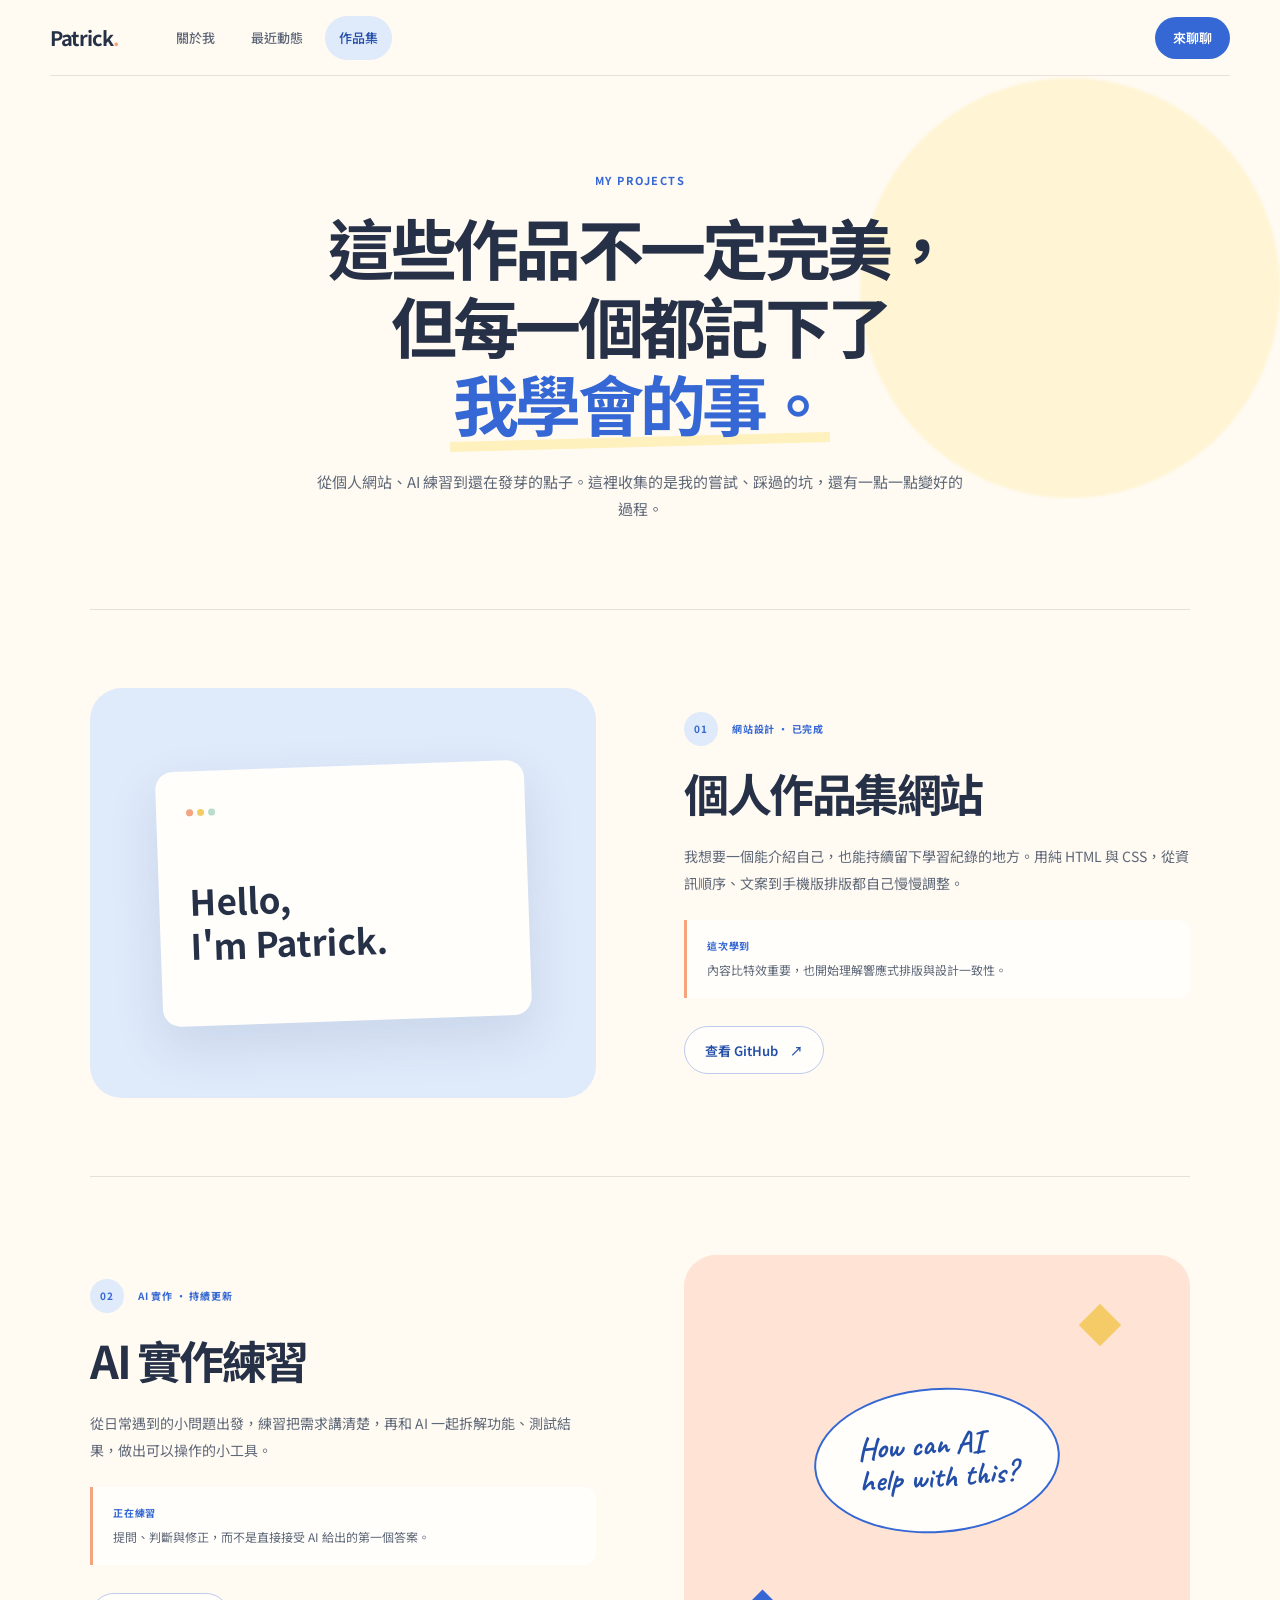
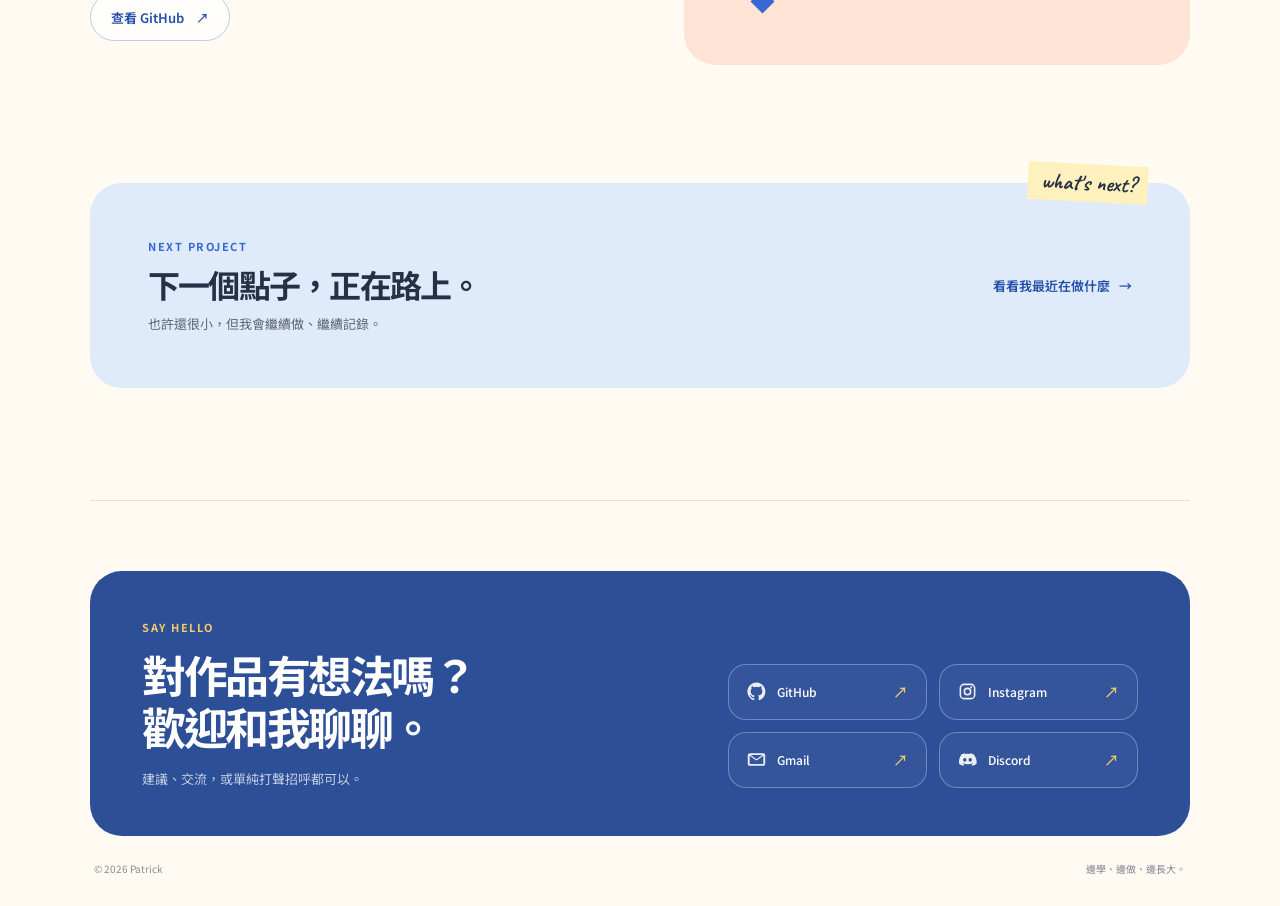
==== commit 9725dcd9: "Update learning status and remove finance notes" ====
--- a/portfolio.html
+++ b/portfolio.html
@@ -53,17 +53,6 @@
           </div>
         </article>
 
-        <article class="project-row">
-          <div class="project-art art-finance" aria-hidden="true"><div class="paper-chart"><span style="height:32%"></span><span style="height:55%"></span><span style="height:44%"></span><span style="height:76%"></span><span style="height:88%"></span></div></div>
-          <div class="project-info">
-            <div class="project-meta"><span>03</span><span>學習筆記 · 整理中</span></div>
-            <h2>資訊 × 金融筆記</h2>
-            <p>整理市場資料與金融概念，練習從大量資訊中找出結構，也思考科技可以怎麼幫助人更清楚地理解變化。</p>
-            <div class="learned"><strong>想繼續探索</strong><span>資料整理、資訊視覺化，以及科技和金融之間的可能性。</span></div>
-            <a class="button button-outline" href="https://github.com/ttrrdfx" target="_blank" rel="noreferrer">查看 GitHub <span aria-hidden="true">↗</span></a>
-          </div>
-        </article>
-
         <article class="next-project">
           <span class="handwritten">what's next?</span>
           <div><p class="section-label">NEXT PROJECT</p><h2>下一個點子，正在路上。</h2><p>也許還很小，但我會繼續做、繼續記錄。</p></div>
--- a/styles.css
+++ b/styles.css
@@ -87,7 +87,6 @@
 .update-blue { background: var(--blue-soft); }
 .update-yellow { background: var(--yellow-soft); }
 .update-peach { background: var(--peach-soft); }
-.update-mint { background: #ddefe6; }
 .update-meta { display: flex; align-items: center; justify-content: space-between; gap: 15px; color: var(--ink-soft); font-size: 10px; font-weight: 600; letter-spacing: .08em; }
 .update-meta span { padding: 6px 9px; background: rgba(255,255,255,.55); border-radius: 99px; }
 .update-card h3 { margin: auto 0 14px; font-size: 21px; line-height: 1.45; letter-spacing: -.03em; }
@@ -148,10 +147,6 @@
 .spark { position: absolute; width: 30px; height: 30px; background: var(--yellow); transform: rotate(45deg); }
 .spark-one { top: 55px; right: 75px; }
 .spark-two { bottom: 55px; left: 70px; width: 17px; height: 17px; background: var(--blue); }
-.art-finance { display: grid; place-items: center; background: var(--yellow-soft); }
-.paper-chart { width: 70%; height: 250px; padding: 40px 38px 28px; display: flex; align-items: flex-end; gap: 14px; background: var(--paper); border-radius: 16px; box-shadow: var(--shadow); transform: rotate(2deg); }
-.paper-chart span { flex: 1; background: var(--blue); border-radius: 6px 6px 0 0; }
-.paper-chart span:nth-child(even) { background: var(--peach); }
 .project-meta { display: flex; align-items: center; gap: 14px; color: var(--blue); font-size: 10px; font-weight: 700; letter-spacing: .08em; }
 .project-meta span:first-child { width: 34px; height: 34px; display: grid; place-items: center; background: var(--blue-soft); border-radius: 50%; }
 .project-info h2 { margin-top: 20px; font-size: clamp(32px, 4vw, 45px); }
@@ -190,7 +185,6 @@
 .dot-yellow { background: var(--yellow); }
 .dot-blue { background: var(--blue); }
 .dot-peach { background: var(--peach); }
-.dot-mint { background: var(--mint); }
 .activity-content h3 { margin: 0 0 18px; font-size: clamp(24px, 3vw, 33px); line-height: 1.4; letter-spacing: -.035em; }
 .activity-content > p { margin: 0; color: var(--ink-soft); font-size: 14px; line-height: 1.95; }
 .activity-note { margin-top: 24px; padding: 18px 20px; background: var(--paper); border: 1px solid var(--line); border-radius: 14px; }
@@ -266,7 +260,6 @@
   .art-site { padding: 28px; }
   .art-window { min-height: 210px; }
   .art-window strong { margin-top: 40px; font-size: 28px; }
-  .paper-chart { width: 80%; height: 210px; padding: 30px 25px 24px; }
   .updates-hero h1 { font-size: 38px; }
   .updates-summary { padding: 8px 4px; }
   .updates-summary span { font-size: 10px; }
